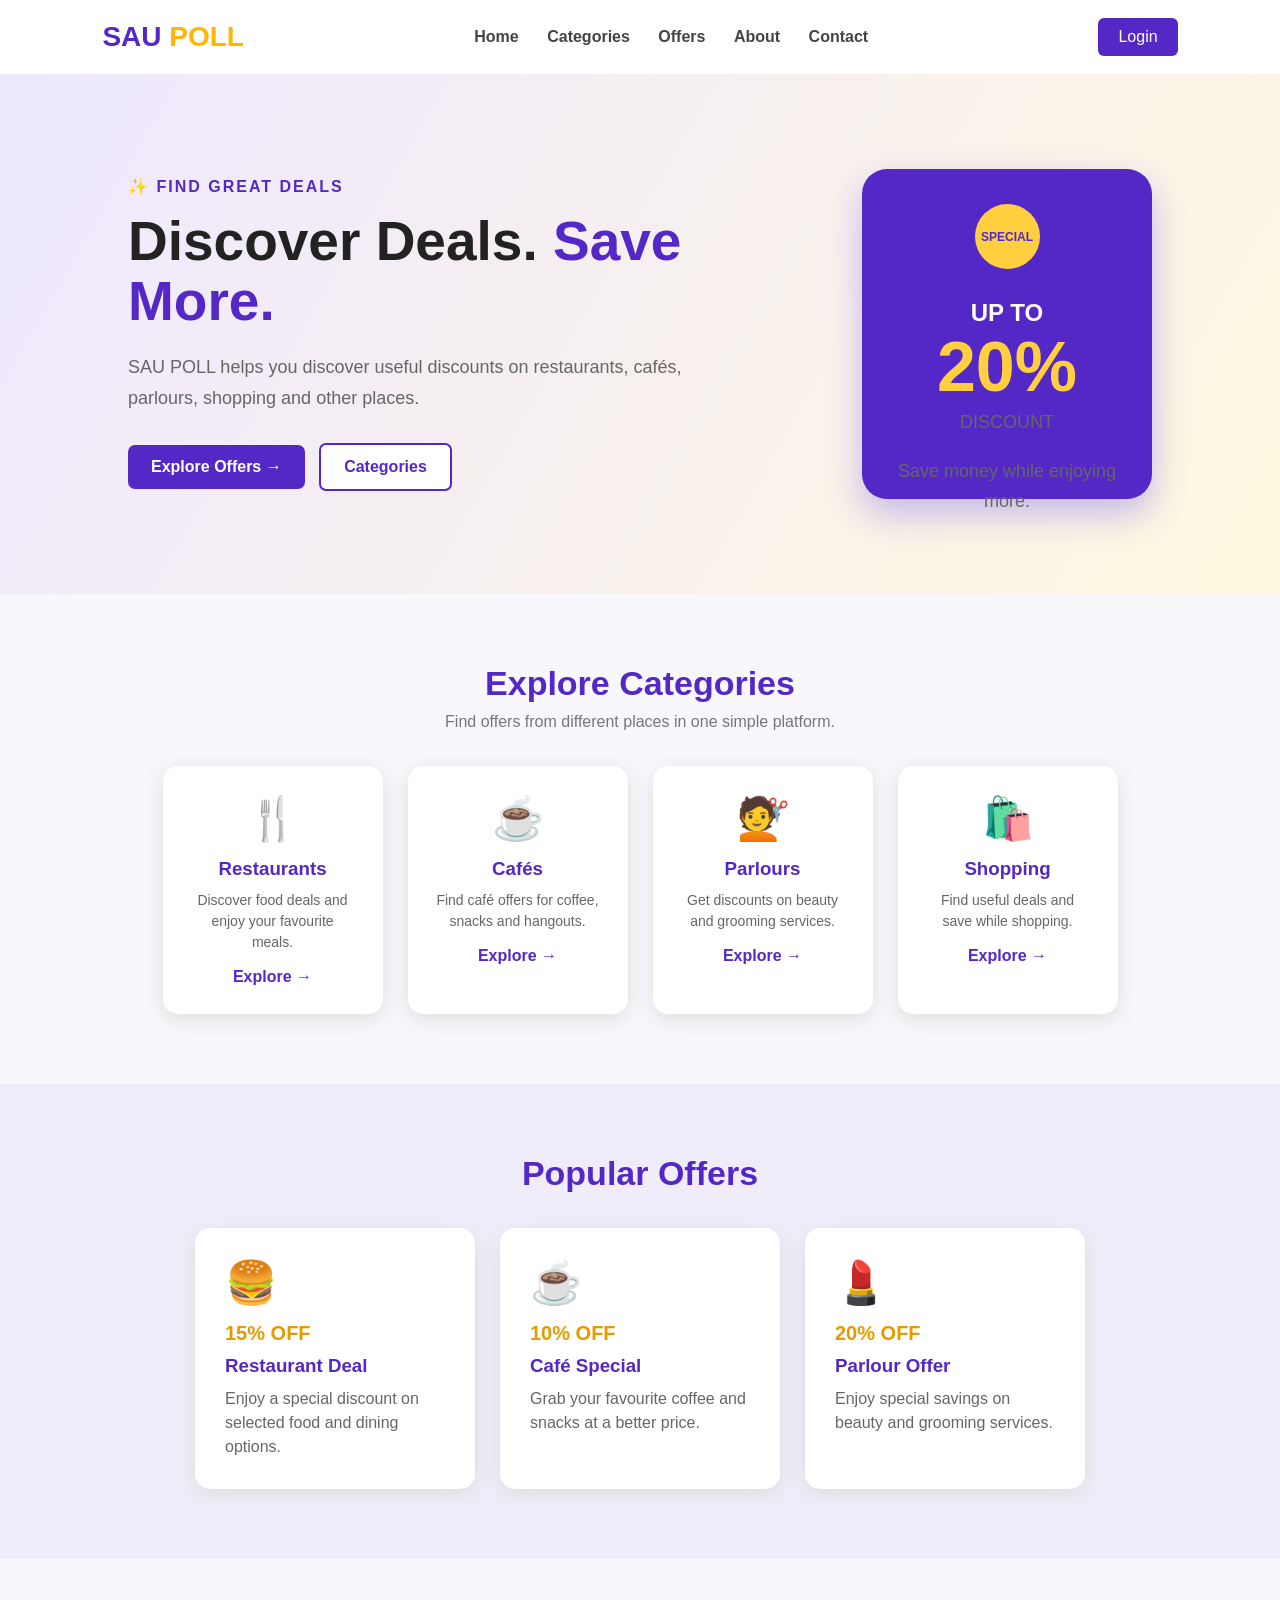
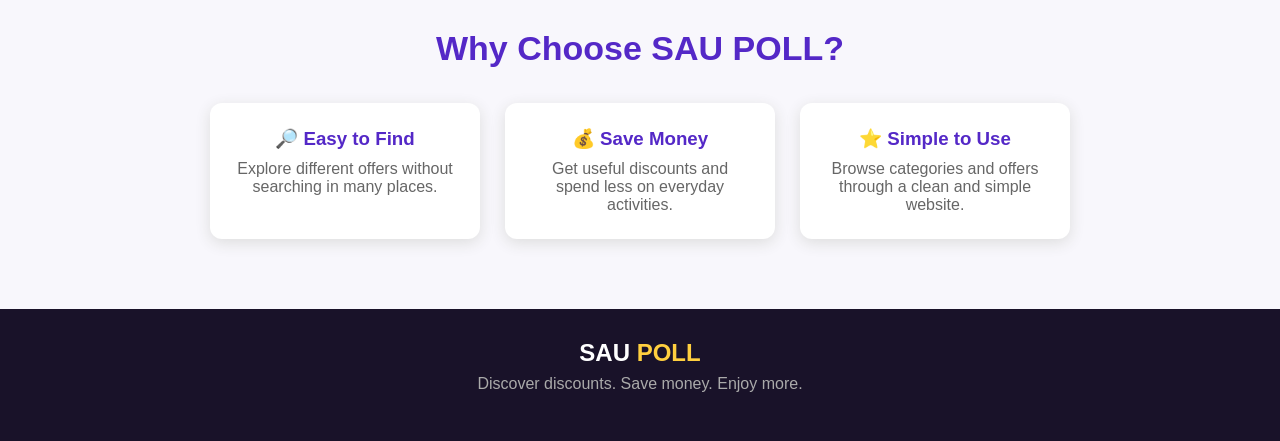
==== index.html @ 815b2aa5 "Add files via upload" ====
<!DOCTYPE html>
<html lang="en">

<head>
    <meta charset="UTF-8">
    <meta name="viewport" content="width=device-width, initial-scale=1.0">

    <title>SAU POLL</title>

    <style>

        * {
            box-sizing: border-box;
            margin: 0;
            padding: 0;
        }

        body {
            font-family: Arial, sans-serif;
            background-color: #f8f7fc;
            color: #222;
        }

        /* Navigation */

        header {
            background-color: white;
            padding: 18px 8%;
            display: flex;
            align-items: center;
            justify-content: space-between;
            box-shadow: 0 2px 10px #ddd;
        }

        .logo {
            font-size: 28px;
            font-weight: bold;
            color: #5428c7;
        }

        .logo span {
            color: #ffb703;
        }

        nav a {
            text-decoration: none;
            color: #444;
            margin: 0 12px;
            font-weight: bold;
        }

        nav a:hover {
            color: #5428c7;
        }

        .login {
            background-color: #5428c7;
            color: white;
            padding: 10px 20px;
            border-radius: 6px;
            text-decoration: none;
        }

        /* Hero */

        .hero {
            min-height: 520px;
            padding: 70px 10%;
            display: flex;
            align-items: center;
            justify-content: space-between;
            gap: 50px;
            background: linear-gradient(120deg, #eee8ff, #fff8df);
        }

        .hero-text {
            max-width: 600px;
        }

        .tag {
            color: #5428c7;
            font-weight: bold;
            letter-spacing: 2px;
            margin-bottom: 15px;
        }

        .hero h1 {
            font-size: 55px;
            line-height: 1.1;
            margin-bottom: 20px;
        }

        .hero h1 span {
            color: #5428c7;
        }

        .hero p {
            color: #666;
            font-size: 18px;
            line-height: 1.7;
        }

        .buttons {
            margin-top: 30px;
        }

        .button {
            display: inline-block;
            padding: 13px 23px;
            margin-right: 10px;
            border-radius: 7px;
            text-decoration: none;
            font-weight: bold;
        }

        .primary {
            background-color: #5428c7;
            color: white;
        }

        .secondary {
            background-color: white;
            color: #5428c7;
            border: 2px solid #5428c7;
        }

        /* Discount Card */

        .discount {
            width: 290px;
            height: 330px;
            background-color: #5428c7;
            color: white;
            border-radius: 25px;
            text-align: center;
            padding: 35px;
            box-shadow: 0 15px 35px #c5b9e8;
        }

        .discount .round {
            width: 65px;
            height: 65px;
            background-color: #ffcf3f;
            color: #5428c7;
            border-radius: 50%;
            margin: auto;
            display: flex;
            align-items: center;
            justify-content: center;
            font-weight: bold;
            font-size: 12px;
        }

        .discount h2 {
            margin-top: 30px;
        }

        .discount strong {
            font-size: 70px;
            color: #ffcf3f;
        }

        /* Categories */

        .categories {
            padding: 70px 8%;
            text-align: center;
        }

        .categories h2 {
            color: #5428c7;
            font-size: 34px;
            margin-bottom: 10px;
        }

        .categories > p {
            color: #777;
            margin-bottom: 35px;
        }

        .cards {
            display: flex;
            justify-content: center;
            gap: 25px;
            flex-wrap: wrap;
        }

        .card {
            width: 220px;
            background-color: white;
            padding: 28px;
            border-radius: 15px;
            box-shadow: 0 5px 20px #ddd;
        }

        .card:hover {
            transform: translateY(-6px);
        }

        .icon {
            font-size: 42px;
            margin-bottom: 15px;
        }

        .card h3 {
            color: #5428c7;
            margin-bottom: 10px;
        }

        .card p {
            color: #666;
            font-size: 14px;
            line-height: 1.5;
        }

        .card a {
            display: inline-block;
            margin-top: 15px;
            color: #5428c7;
            font-weight: bold;
            text-decoration: none;
        }

        /* Offers */

        .offers {
            background-color: #f0ecfa;
            padding: 70px 8%;
            text-align: center;
        }

        .offers h2 {
            color: #5428c7;
            font-size: 34px;
            margin-bottom: 35px;
        }

        .offer-boxes {
            display: flex;
            justify-content: center;
            gap: 25px;
            flex-wrap: wrap;
        }

        .offer {
            background-color: white;
            width: 280px;
            padding: 30px;
            border-radius: 15px;
            text-align: left;
            box-shadow: 0 5px 20px #ddd;
        }

        .offer h3 {
            color: #5428c7;
            margin: 10px 0;
        }

        .discount-text {
            color: #e39b00;
            font-weight: bold;
            font-size: 20px;
        }

        .offer p {
            color: #666;
            line-height: 1.5;
        }

        /* Why Section */

        .why {
            padding: 70px 8%;
            text-align: center;
        }

        .why h2 {
            color: #5428c7;
            font-size: 34px;
            margin-bottom: 35px;
        }

        .why-container {
            display: flex;
            justify-content: center;
            gap: 25px;
            flex-wrap: wrap;
        }

        .reason {
            width: 270px;
            padding: 25px;
            background-color: white;
            border-radius: 12px;
            box-shadow: 0 4px 15px #ddd;
        }

        .reason h3 {
            color: #5428c7;
            margin-bottom: 10px;
        }

        .reason p {
            color: #666;
        }

        /* Footer */

        footer {
            background-color: #191229;
            color: white;
            text-align: center;
            padding: 30px;
        }

        footer h2 {
            color: white;
            margin-bottom: 8px;
        }

        footer span {
            color: #ffcf3f;
        }

        footer p {
            color: #aaa;
        }

        /* Mobile */

        @media (max-width: 750px) {

            header {
                flex-direction: column;
                gap: 15px;
            }

            nav {
                text-align: center;
            }

            nav a {
                display: inline-block;
                margin: 5px;
            }

            .hero {
                flex-direction: column;
                text-align: center;
            }

            .hero h1 {
                font-size: 40px;
            }

            .discount {
                width: 250px;
                height: 300px;
            }

        }

    </style>
</head>


<body>

    <!-- Header -->

    <header>

        <div class="logo">
            SAU <span>POLL</span>
        </div>

        <nav>
            <a href="index.html">Home</a>
            <a href="categories.html">Categories</a>
            <a href="offers.html">Offers</a>
            <a href="about.html">About</a>
            <a href="contact.html">Contact</a>
        </nav>

        <a href="login.html" class="login">Login</a>

    </header>


    <!-- Hero Section -->

    <section class="hero">

        <div class="hero-text">

            <div class="tag">
                ✨ FIND GREAT DEALS
            </div>

            <h1>
                Discover Deals.
                <span>Save More.</span>
            </h1>

            <p>
                SAU POLL helps you discover useful discounts
                on restaurants, cafés, parlours, shopping
                and other places.
            </p>

            <div class="buttons">

                <a href="offers.html" class="button primary">
                    Explore Offers →
                </a>

                <a href="categories.html" class="button secondary">
                    Categories
                </a>

            </div>

        </div>


        <div class="discount">

            <div class="round">
                SPECIAL
            </div>

            <h2>UP TO</h2>

            <strong>20%</strong>

            <p>DISCOUNT</p>

            <br>

            <p>Save money while enjoying more.</p>

        </div>

    </section>


    <!-- Categories -->

    <section class="categories">

        <h2>Explore Categories</h2>

        <p>
            Find offers from different places in one simple platform.
        </p>


        <div class="cards">

            <div class="card">

                <div class="icon">🍴</div>

                <h3>Restaurants</h3>

                <p>
                    Discover food deals and enjoy your favourite meals.
                </p>

                <a href="categories.html">Explore →</a>

            </div>


            <div class="card">

                <div class="icon">☕</div>

                <h3>Cafés</h3>

                <p>
                    Find café offers for coffee, snacks and hangouts.
                </p>

                <a href="categories.html">Explore →</a>

            </div>


            <div class="card">

                <div class="icon">💇</div>

                <h3>Parlours</h3>

                <p>
                    Get discounts on beauty and grooming services.
                </p>

                <a href="categories.html">Explore →</a>

            </div>


            <div class="card">

                <div class="icon">🛍️</div>

                <h3>Shopping</h3>

                <p>
                    Find useful deals and save while shopping.
                </p>

                <a href="categories.html">Explore →</a>

            </div>

        </div>

    </section>


    <!-- Offers -->

    <section class="offers">

        <h2>Popular Offers</h2>

        <div class="offer-boxes">

            <div class="offer">

                <div class="icon">🍔</div>

                <div class="discount-text">
                    15% OFF
                </div>

                <h3>Restaurant Deal</h3>

                <p>
                    Enjoy a special discount on selected
                    food and dining options.
                </p>

            </div>


            <div class="offer">

                <div class="icon">☕</div>

                <div class="discount-text">
                    10% OFF
                </div>

                <h3>Café Special</h3>

                <p>
                    Grab your favourite coffee and snacks
                    at a better price.
                </p>

            </div>


            <div class="offer">

                <div class="icon">💄</div>

                <div class="discount-text">
                    20% OFF
                </div>

                <h3>Parlour Offer</h3>

                <p>
                    Enjoy special savings on beauty
                    and grooming services.
                </p>

            </div>

        </div>

    </section>


    <!-- Why SAU POLL -->

    <section class="why">

        <h2>Why Choose SAU POLL?</h2>

        <div class="why-container">

            <div class="reason">

                <h3>🔎 Easy to Find</h3>

                <p>
                    Explore different offers without
                    searching in many places.
                </p>

            </div>


            <div class="reason">

                <h3>💰 Save Money</h3>

                <p>
                    Get useful discounts and spend
                    less on everyday activities.
                </p>

            </div>


            <div class="reason">

                <h3>⭐ Simple to Use</h3>

                <p>
                    Browse categories and offers
                    through a clean and simple website.
                </p>

            </div>

        </div>

    </section>


    <!-- Footer -->

    <footer>

        <h2>
            SAU <span>POLL</span>
        </h2>

        <p>
            Discover discounts. Save money. Enjoy more.
        </p>

        <br>

        <p>
        </p>

    </footer>

</body>

</html>
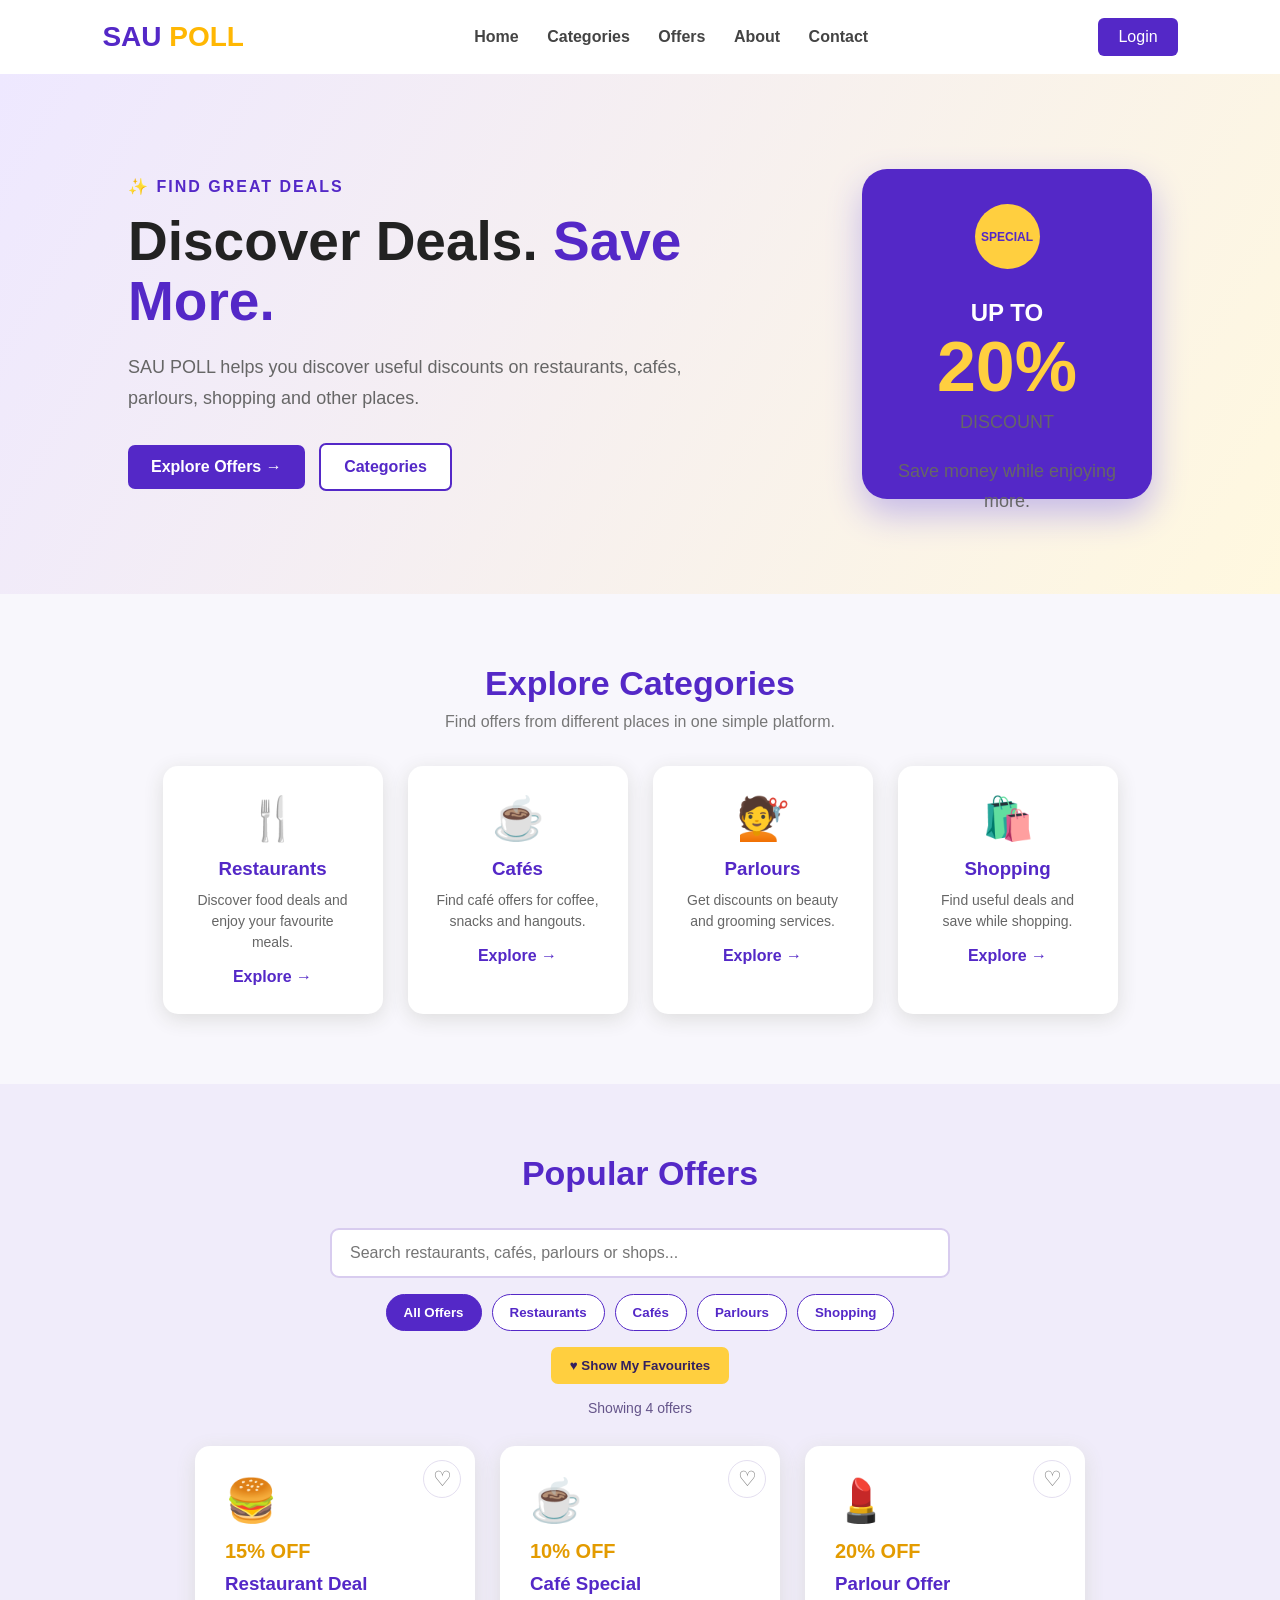
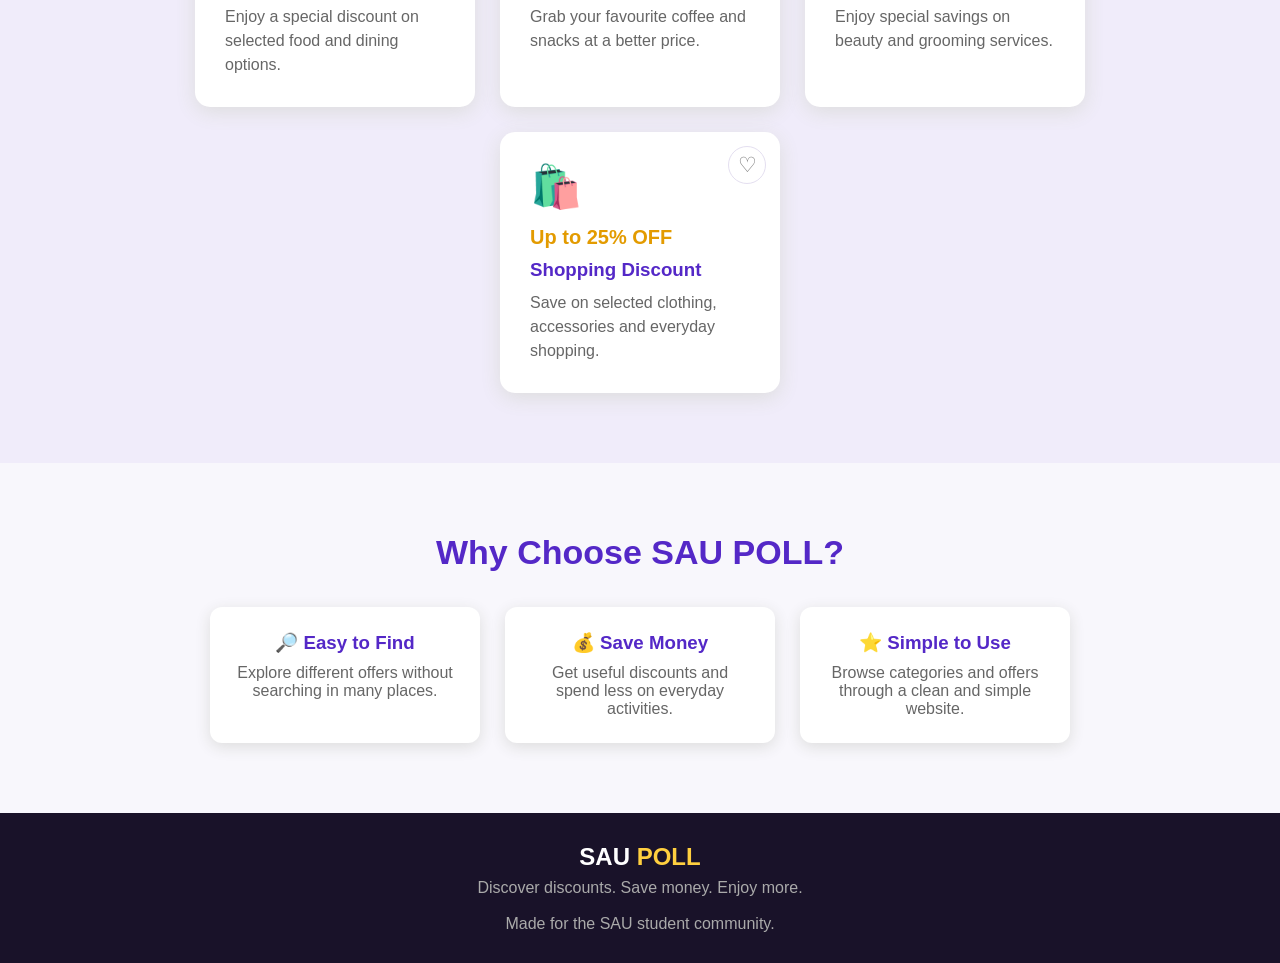
==== commit ec48b76f: "Add offer filters and favourites feature" ====
--- a/index.html
+++ b/index.html
@@ -1,659 +1,309 @@
-<!DOCTYPE html>
-<html lang="en">
-
-<head>
-    <meta charset="UTF-8">
-    <meta name="viewport" content="width=device-width, initial-scale=1.0">
-
-    <title>SAU POLL</title>
-
-    <style>
-
-        * {
-            box-sizing: border-box;
-            margin: 0;
-            padding: 0;
-        }
-
-        body {
-            font-family: Arial, sans-serif;
-            background-color: #f8f7fc;
-            color: #222;
-        }
-
-        /* Navigation */
-
-        header {
-            background-color: white;
-            padding: 18px 8%;
-            display: flex;
-            align-items: center;
-            justify-content: space-between;
-            box-shadow: 0 2px 10px #ddd;
-        }
-
-        .logo {
-            font-size: 28px;
-            font-weight: bold;
-            color: #5428c7;
-        }
-
-        .logo span {
-            color: #ffb703;
-        }
-
-        nav a {
-            text-decoration: none;
-            color: #444;
-            margin: 0 12px;
-            font-weight: bold;
-        }
-
-        nav a:hover {
-            color: #5428c7;
-        }
-
-        .login {
-            background-color: #5428c7;
-            color: white;
-            padding: 10px 20px;
-            border-radius: 6px;
-            text-decoration: none;
-        }
-
-        /* Hero */
-
-        .hero {
-            min-height: 520px;
-            padding: 70px 10%;
-            display: flex;
-            align-items: center;
-            justify-content: space-between;
-            gap: 50px;
-            background: linear-gradient(120deg, #eee8ff, #fff8df);
-        }
-
-        .hero-text {
-            max-width: 600px;
-        }
-
-        .tag {
-            color: #5428c7;
-            font-weight: bold;
-            letter-spacing: 2px;
-            margin-bottom: 15px;
-        }
-
-        .hero h1 {
-            font-size: 55px;
-            line-height: 1.1;
-            margin-bottom: 20px;
-        }
-
-        .hero h1 span {
-            color: #5428c7;
-        }
-
-        .hero p {
-            color: #666;
-            font-size: 18px;
-            line-height: 1.7;
-        }
-
-        .buttons {
-            margin-top: 30px;
-        }
-
-        .button {
-            display: inline-block;
-            padding: 13px 23px;
-            margin-right: 10px;
-            border-radius: 7px;
-            text-decoration: none;
-            font-weight: bold;
-        }
-
-        .primary {
-            background-color: #5428c7;
-            color: white;
-        }
-
-        .secondary {
-            background-color: white;
-            color: #5428c7;
-            border: 2px solid #5428c7;
-        }
-
-        /* Discount Card */
-
-        .discount {
-            width: 290px;
-            height: 330px;
-            background-color: #5428c7;
-            color: white;
-            border-radius: 25px;
-            text-align: center;
-            padding: 35px;
-            box-shadow: 0 15px 35px #c5b9e8;
-        }
-
-        .discount .round {
-            width: 65px;
-            height: 65px;
-            background-color: #ffcf3f;
-            color: #5428c7;
-            border-radius: 50%;
-            margin: auto;
-            display: flex;
-            align-items: center;
-            justify-content: center;
-            font-weight: bold;
-            font-size: 12px;
-        }
-
-        .discount h2 {
-            margin-top: 30px;
-        }
-
-        .discount strong {
-            font-size: 70px;
-            color: #ffcf3f;
-        }
-
-        /* Categories */
-
-        .categories {
-            padding: 70px 8%;
-            text-align: center;
-        }
-
-        .categories h2 {
-            color: #5428c7;
-            font-size: 34px;
-            margin-bottom: 10px;
-        }
-
-        .categories > p {
-            color: #777;
-            margin-bottom: 35px;
-        }
-
-        .cards {
-            display: flex;
-            justify-content: center;
-            gap: 25px;
-            flex-wrap: wrap;
-        }
-
-        .card {
-            width: 220px;
-            background-color: white;
-            padding: 28px;
-            border-radius: 15px;
-            box-shadow: 0 5px 20px #ddd;
-        }
-
-        .card:hover {
-            transform: translateY(-6px);
-        }
-
-        .icon {
-            font-size: 42px;
-            margin-bottom: 15px;
-        }
-
-        .card h3 {
-            color: #5428c7;
-            margin-bottom: 10px;
-        }
-
-        .card p {
-            color: #666;
-            font-size: 14px;
-            line-height: 1.5;
-        }
-
-        .card a {
-            display: inline-block;
-            margin-top: 15px;
-            color: #5428c7;
-            font-weight: bold;
-            text-decoration: none;
-        }
-
-        /* Offers */
-
-        .offers {
-            background-color: #f0ecfa;
-            padding: 70px 8%;
-            text-align: center;
-        }
-
-        .offers h2 {
-            color: #5428c7;
-            font-size: 34px;
-            margin-bottom: 35px;
-        }
-
-        .offer-boxes {
-            display: flex;
-            justify-content: center;
-            gap: 25px;
-            flex-wrap: wrap;
-        }
-
-        .offer {
-            background-color: white;
-            width: 280px;
-            padding: 30px;
-            border-radius: 15px;
-            text-align: left;
-            box-shadow: 0 5px 20px #ddd;
-        }
-
-        .offer h3 {
-            color: #5428c7;
-            margin: 10px 0;
-        }
-
-        .discount-text {
-            color: #e39b00;
-            font-weight: bold;
-            font-size: 20px;
-        }
-
-        .offer p {
-            color: #666;
-            line-height: 1.5;
-        }
-
-        /* Why Section */
-
-        .why {
-            padding: 70px 8%;
-            text-align: center;
-        }
-
-        .why h2 {
-            color: #5428c7;
-            font-size: 34px;
-            margin-bottom: 35px;
-        }
-
-        .why-container {
-            display: flex;
-            justify-content: center;
-            gap: 25px;
-            flex-wrap: wrap;
-        }
-
-        .reason {
-            width: 270px;
-            padding: 25px;
-            background-color: white;
-            border-radius: 12px;
-            box-shadow: 0 4px 15px #ddd;
-        }
-
-        .reason h3 {
-            color: #5428c7;
-            margin-bottom: 10px;
-        }
-
-        .reason p {
-            color: #666;
-        }
-
-        /* Footer */
-
-        footer {
-            background-color: #191229;
-            color: white;
-            text-align: center;
-            padding: 30px;
-        }
-
-        footer h2 {
-            color: white;
-            margin-bottom: 8px;
-        }
-
-        footer span {
-            color: #ffcf3f;
-        }
-
-        footer p {
-            color: #aaa;
-        }
-
-        /* Mobile */
-
-        @media (max-width: 750px) {
-
-            header {
-                flex-direction: column;
-                gap: 15px;
-            }
-
-            nav {
-                text-align: center;
-            }
-
-            nav a {
-                display: inline-block;
-                margin: 5px;
-            }
-
-            .hero {
-                flex-direction: column;
-                text-align: center;
-            }
-
-            .hero h1 {
-                font-size: 40px;
-            }
-
-            .discount {
-                width: 250px;
-                height: 300px;
-            }
-
-        }
-
-    </style>
-</head>
-
-
-<body>
-
-    <!-- Header -->
-
-    <header>
-
-        <div class="logo">
-            SAU <span>POLL</span>
-        </div>
-
-        <nav>
-            <a href="index.html">Home</a>
-            <a href="categories.html">Categories</a>
-            <a href="offers.html">Offers</a>
-            <a href="about.html">About</a>
-            <a href="contact.html">Contact</a>
-        </nav>
-
-        <a href="login.html" class="login">Login</a>
-
-    </header>
-
-
-    <!-- Hero Section -->
-
-    <section class="hero">
-
-        <div class="hero-text">
-
-            <div class="tag">
-                ✨ FIND GREAT DEALS
-            </div>
-
-            <h1>
-                Discover Deals.
-                <span>Save More.</span>
-            </h1>
-
-            <p>
-                SAU POLL helps you discover useful discounts
-                on restaurants, cafés, parlours, shopping
-                and other places.
-            </p>
-
-            <div class="buttons">
-
-                <a href="offers.html" class="button primary">
-                    Explore Offers →
-                </a>
-
-                <a href="categories.html" class="button secondary">
-                    Categories
-                </a>
-
-            </div>
-
-        </div>
-
-
-        <div class="discount">
-
-            <div class="round">
-                SPECIAL
-            </div>
-
-            <h2>UP TO</h2>
-
-            <strong>20%</strong>
-
-            <p>DISCOUNT</p>
-
-            <br>
-
-            <p>Save money while enjoying more.</p>
-
-        </div>
-
-    </section>
-
-
-    <!-- Categories -->
-
-    <section class="categories">
-
-        <h2>Explore Categories</h2>
-
-        <p>
-            Find offers from different places in one simple platform.
-        </p>
-
-
-        <div class="cards">
-
-            <div class="card">
-
-                <div class="icon">🍴</div>
-
-                <h3>Restaurants</h3>
-
-                <p>
-                    Discover food deals and enjoy your favourite meals.
-                </p>
-
-                <a href="categories.html">Explore →</a>
-
-            </div>
-
-
-            <div class="card">
-
-                <div class="icon">☕</div>
-
-                <h3>Cafés</h3>
-
-                <p>
-                    Find café offers for coffee, snacks and hangouts.
-                </p>
-
-                <a href="categories.html">Explore →</a>
-
-            </div>
-
-
-            <div class="card">
-
-                <div class="icon">💇</div>
-
-                <h3>Parlours</h3>
-
-                <p>
-                    Get discounts on beauty and grooming services.
-                </p>
-
-                <a href="categories.html">Explore →</a>
-
-            </div>
-
-
-            <div class="card">
-
-                <div class="icon">🛍️</div>
-
-                <h3>Shopping</h3>
-
-                <p>
-                    Find useful deals and save while shopping.
-                </p>
-
-                <a href="categories.html">Explore →</a>
-
-            </div>
-
-        </div>
-
-    </section>
-
-
-    <!-- Offers -->
-
-    <section class="offers">
-
-        <h2>Popular Offers</h2>
-
-        <div class="offer-boxes">
-
-            <div class="offer">
-
-                <div class="icon">🍔</div>
-
-                <div class="discount-text">
-                    15% OFF
-                </div>
-
-                <h3>Restaurant Deal</h3>
-
-                <p>
-                    Enjoy a special discount on selected
-                    food and dining options.
-                </p>
-
-            </div>
-
-
-            <div class="offer">
-
-                <div class="icon">☕</div>
-
-                <div class="discount-text">
-                    10% OFF
-                </div>
-
-                <h3>Café Special</h3>
-
-                <p>
-                    Grab your favourite coffee and snacks
-                    at a better price.
-                </p>
-
-            </div>
-
-
-            <div class="offer">
-
-                <div class="icon">💄</div>
-
-                <div class="discount-text">
-                    20% OFF
-                </div>
-
-                <h3>Parlour Offer</h3>
-
-                <p>
-                    Enjoy special savings on beauty
-                    and grooming services.
-                </p>
-
-            </div>
-
-        </div>
-
-    </section>
-
-
-    <!-- Why SAU POLL -->
-
-    <section class="why">
-
-        <h2>Why Choose SAU POLL?</h2>
-
-        <div class="why-container">
-
-            <div class="reason">
-
-                <h3>🔎 Easy to Find</h3>
-
-                <p>
-                    Explore different offers without
-                    searching in many places.
-                </p>
-
-            </div>
-
-
-            <div class="reason">
-
-                <h3>💰 Save Money</h3>
-
-                <p>
-                    Get useful discounts and spend
-                    less on everyday activities.
-                </p>
-
-            </div>
-
-
-            <div class="reason">
-
-                <h3>⭐ Simple to Use</h3>
-
-                <p>
-                    Browse categories and offers
-                    through a clean and simple website.
-                </p>
-
-            </div>
-
-        </div>
-
-    </section>
-
-
-    <!-- Footer -->
-
-    <footer>
-
-        <h2>
-            SAU <span>POLL</span>
-        </h2>
-
-        <p>
-            Discover discounts. Save money. Enjoy more.
-        </p>
-
-        <br>
-
-        <p>
-        </p>
-
-    </footer>
-
-</body>
-
-</html>
+<!DOCTYPE html>
+<html lang="en">
+
+<head>
+    <meta charset="UTF-8">
+    <meta name="viewport" content="width=device-width, initial-scale=1.0">
+
+    <title>SAU POLL</title>
+
+    <link rel="stylesheet" href="style.css">
+</head>
+
+
+<body>
+
+    <!-- Header -->
+
+    <header>
+
+        <div class="logo">
+            SAU <span>POLL</span>
+        </div>
+
+        <nav>
+            <a href="index.html">Home</a>
+            <a href="categories.html">Categories</a>
+            <a href="offers.html">Offers</a>
+            <a href="about.html">About</a>
+            <a href="contact.html">Contact</a>
+        </nav>
+
+        <a href="login.html" class="login">Login</a>
+
+    </header>
+
+
+    <!-- Hero Section -->
+
+    <section class="hero">
+
+        <div class="hero-text">
+
+            <div class="tag">
+                ✨ FIND GREAT DEALS
+            </div>
+
+            <h1>
+                Discover Deals.
+                <span>Save More.</span>
+            </h1>
+
+            <p>
+                SAU POLL helps you discover useful discounts
+                on restaurants, cafés, parlours, shopping
+                and other places.
+            </p>
+
+            <div class="buttons">
+
+                <a href="offers.html" class="button primary">
+                    Explore Offers →
+                </a>
+
+                <a href="categories.html" class="button secondary">
+                    Categories
+                </a>
+
+            </div>
+
+        </div>
+
+
+        <div class="discount">
+
+            <div class="round">
+                SPECIAL
+            </div>
+
+            <h2>UP TO</h2>
+
+            <strong>20%</strong>
+
+            <p>DISCOUNT</p>
+
+            <br>
+
+            <p>Save money while enjoying more.</p>
+
+        </div>
+
+    </section>
+
+
+    <!-- Categories -->
+
+    <section class="categories">
+
+        <h2>Explore Categories</h2>
+
+        <p>
+            Find offers from different places in one simple platform.
+        </p>
+
+
+        <div class="cards">
+
+            <div class="card">
+
+                <div class="icon">🍴</div>
+
+                <h3>Restaurants</h3>
+
+                <p>
+                    Discover food deals and enjoy your favourite meals.
+                </p>
+
+                <a href="categories.html">Explore →</a>
+
+            </div>
+
+
+            <div class="card">
+
+                <div class="icon">☕</div>
+
+                <h3>Cafés</h3>
+
+                <p>
+                    Find café offers for coffee, snacks and hangouts.
+                </p>
+
+                <a href="categories.html">Explore →</a>
+
+            </div>
+
+
+            <div class="card">
+
+                <div class="icon">💇</div>
+
+                <h3>Parlours</h3>
+
+                <p>
+                    Get discounts on beauty and grooming services.
+                </p>
+
+                <a href="categories.html">Explore →</a>
+
+            </div>
+
+
+            <div class="card">
+
+                <div class="icon">🛍️</div>
+
+                <h3>Shopping</h3>
+
+                <p>
+                    Find useful deals and save while shopping.
+                </p>
+
+                <a href="categories.html">Explore →</a>
+
+            </div>
+
+        </div>
+
+    </section>
+
+
+    <!-- Offers -->
+
+    <section class="offers">
+
+        <h2>Popular Offers</h2>
+
+        <div class="offer-tools">
+            <input
+                type="search"
+                id="offerSearch"
+                class="offer-search"
+                placeholder="Search restaurants, cafés, parlours or shops..."
+                aria-label="Search offers"
+            >
+
+            <div class="filter-buttons" aria-label="Filter offers by category">
+                <button class="filter-btn active" type="button" data-filter="all">All Offers</button>
+                <button class="filter-btn" type="button" data-filter="restaurant">Restaurants</button>
+                <button class="filter-btn" type="button" data-filter="cafe">Cafés</button>
+                <button class="filter-btn" type="button" data-filter="parlour">Parlours</button>
+                <button class="filter-btn" type="button" data-filter="shopping">Shopping</button>
+            </div>
+
+            <button class="favourites-toggle" id="showFavourites" type="button" aria-pressed="false">
+                ♥ Show My Favourites
+            </button>
+            <p class="offer-count" id="offerCount" aria-live="polite">Showing all offers</p>
+        </div>
+
+        <div class="offer-boxes" id="offerList">
+
+            <div class="offer" data-category="restaurant">
+                <button class="offer-favourite" type="button" aria-label="Add Restaurant Deal to favourites" aria-pressed="false">♡</button>
+                <div class="icon">🍔</div>
+                <div class="discount-text">15% OFF</div>
+                <h3>Restaurant Deal</h3>
+                <p>Enjoy a special discount on selected food and dining options.</p>
+            </div>
+
+            <div class="offer" data-category="cafe">
+                <button class="offer-favourite" type="button" aria-label="Add Café Special to favourites" aria-pressed="false">♡</button>
+                <div class="icon">☕</div>
+                <div class="discount-text">10% OFF</div>
+                <h3>Café Special</h3>
+                <p>Grab your favourite coffee and snacks at a better price.</p>
+            </div>
+
+            <div class="offer" data-category="parlour">
+                <button class="offer-favourite" type="button" aria-label="Add Parlour Offer to favourites" aria-pressed="false">♡</button>
+                <div class="icon">💄</div>
+                <div class="discount-text">20% OFF</div>
+                <h3>Parlour Offer</h3>
+                <p>Enjoy special savings on beauty and grooming services.</p>
+            </div>
+
+            <div class="offer" data-category="shopping">
+                <button class="offer-favourite" type="button" aria-label="Add Shopping Discount to favourites" aria-pressed="false">♡</button>
+                <div class="icon">🛍️</div>
+                <div class="discount-text">Up to 25% OFF</div>
+                <h3>Shopping Discount</h3>
+                <p>Save on selected clothing, accessories and everyday shopping.</p>
+            </div>
+
+            <p class="offer-empty" id="noOffers">No offers found. Try another search or category.</p>
+        </div>
+
+    </section>
+
+
+    <!-- Why SAU POLL -->
+
+    <section class="why">
+
+        <h2>Why Choose SAU POLL?</h2>
+
+        <div class="why-container">
+
+            <div class="reason">
+
+                <h3>🔎 Easy to Find</h3>
+
+                <p>
+                    Explore different offers without
+                    searching in many places.
+                </p>
+
+            </div>
+
+
+            <div class="reason">
+
+                <h3>💰 Save Money</h3>
+
+                <p>
+                    Get useful discounts and spend
+                    less on everyday activities.
+                </p>
+
+            </div>
+
+
+            <div class="reason">
+
+                <h3>⭐ Simple to Use</h3>
+
+                <p>
+                    Browse categories and offers
+                    through a clean and simple website.
+                </p>
+
+            </div>
+
+        </div>
+
+    </section>
+
+
+    <!-- Footer -->
+
+    <footer>
+
+        <h2>
+            SAU <span>POLL</span>
+        </h2>
+
+        <p>
+            Discover discounts. Save money. Enjoy more.
+        </p>
+
+        <br>
+
+        <p>Made for the SAU student community.</p>
+
+    </footer>
+
+    <script src="script.js"></script>
+</body>
+
+</html>
--- a/style.css
+++ b/style.css
@@ -0,0 +1,471 @@
+* {
+            box-sizing: border-box;
+            margin: 0;
+            padding: 0;
+        }
+
+        body {
+            font-family: Arial, sans-serif;
+            background-color: #f8f7fc;
+            color: #222;
+        }
+
+        /* Navigation */
+
+        header {
+            background-color: white;
+            padding: 18px 8%;
+            display: flex;
+            align-items: center;
+            justify-content: space-between;
+            box-shadow: 0 2px 10px #ddd;
+        }
+
+        .logo {
+            font-size: 28px;
+            font-weight: bold;
+            color: #5428c7;
+        }
+
+        .logo span {
+            color: #ffb703;
+        }
+
+        nav a {
+            text-decoration: none;
+            color: #444;
+            margin: 0 12px;
+            font-weight: bold;
+        }
+
+        nav a:hover {
+            color: #5428c7;
+        }
+
+        .login {
+            background-color: #5428c7;
+            color: white;
+            padding: 10px 20px;
+            border-radius: 6px;
+            text-decoration: none;
+        }
+
+        /* Hero */
+
+        .hero {
+            min-height: 520px;
+            padding: 70px 10%;
+            display: flex;
+            align-items: center;
+            justify-content: space-between;
+            gap: 50px;
+            background: linear-gradient(120deg, #eee8ff, #fff8df);
+        }
+
+        .hero-text {
+            max-width: 600px;
+        }
+
+        .tag {
+            color: #5428c7;
+            font-weight: bold;
+            letter-spacing: 2px;
+            margin-bottom: 15px;
+        }
+
+        .hero h1 {
+            font-size: 55px;
+            line-height: 1.1;
+            margin-bottom: 20px;
+        }
+
+        .hero h1 span {
+            color: #5428c7;
+        }
+
+        .hero p {
+            color: #666;
+            font-size: 18px;
+            line-height: 1.7;
+        }
+
+        .buttons {
+            margin-top: 30px;
+        }
+
+        .button {
+            display: inline-block;
+            padding: 13px 23px;
+            margin-right: 10px;
+            border-radius: 7px;
+            text-decoration: none;
+            font-weight: bold;
+        }
+
+        .primary {
+            background-color: #5428c7;
+            color: white;
+        }
+
+        .secondary {
+            background-color: white;
+            color: #5428c7;
+            border: 2px solid #5428c7;
+        }
+
+        /* Discount Card */
+
+        .discount {
+            width: 290px;
+            height: 330px;
+            background-color: #5428c7;
+            color: white;
+            border-radius: 25px;
+            text-align: center;
+            padding: 35px;
+            box-shadow: 0 15px 35px #c5b9e8;
+        }
+
+        .discount .round {
+            width: 65px;
+            height: 65px;
+            background-color: #ffcf3f;
+            color: #5428c7;
+            border-radius: 50%;
+            margin: auto;
+            display: flex;
+            align-items: center;
+            justify-content: center;
+            font-weight: bold;
+            font-size: 12px;
+        }
+
+        .discount h2 {
+            margin-top: 30px;
+        }
+
+        .discount strong {
+            font-size: 70px;
+            color: #ffcf3f;
+        }
+
+        /* Categories */
+
+        .categories {
+            padding: 70px 8%;
+            text-align: center;
+        }
+
+        .categories h2 {
+            color: #5428c7;
+            font-size: 34px;
+            margin-bottom: 10px;
+        }
+
+        .categories > p {
+            color: #777;
+            margin-bottom: 35px;
+        }
+
+        .cards {
+            display: flex;
+            justify-content: center;
+            gap: 25px;
+            flex-wrap: wrap;
+        }
+
+        .card {
+            width: 220px;
+            background-color: white;
+            padding: 28px;
+            border-radius: 15px;
+            box-shadow: 0 5px 20px #ddd;
+        }
+
+        .card:hover {
+            transform: translateY(-6px);
+        }
+
+        .icon {
+            font-size: 42px;
+            margin-bottom: 15px;
+        }
+
+        .card h3 {
+            color: #5428c7;
+            margin-bottom: 10px;
+        }
+
+        .card p {
+            color: #666;
+            font-size: 14px;
+            line-height: 1.5;
+        }
+
+        .card a {
+            display: inline-block;
+            margin-top: 15px;
+            color: #5428c7;
+            font-weight: bold;
+            text-decoration: none;
+        }
+
+        /* Offers */
+
+        .offers {
+            background-color: #f0ecfa;
+            padding: 70px 8%;
+            text-align: center;
+        }
+
+        .offers h2 {
+            color: #5428c7;
+            font-size: 34px;
+            margin-bottom: 35px;
+        }
+
+        .offer-boxes {
+            display: flex;
+            justify-content: center;
+            gap: 25px;
+            flex-wrap: wrap;
+        }
+
+        .offer {
+            background-color: white;
+            width: 280px;
+            padding: 30px;
+            border-radius: 15px;
+            text-align: left;
+            box-shadow: 0 5px 20px #ddd;
+        }
+
+        .offer h3 {
+            color: #5428c7;
+            margin: 10px 0;
+        }
+
+        .discount-text {
+            color: #e39b00;
+            font-weight: bold;
+            font-size: 20px;
+        }
+
+        .offer p {
+            color: #666;
+            line-height: 1.5;
+        }
+
+        /* Why Section */
+
+        .why {
+            padding: 70px 8%;
+            text-align: center;
+        }
+
+        .why h2 {
+            color: #5428c7;
+            font-size: 34px;
+            margin-bottom: 35px;
+        }
+
+        .why-container {
+            display: flex;
+            justify-content: center;
+            gap: 25px;
+            flex-wrap: wrap;
+        }
+
+        .reason {
+            width: 270px;
+            padding: 25px;
+            background-color: white;
+            border-radius: 12px;
+            box-shadow: 0 4px 15px #ddd;
+        }
+
+        .reason h3 {
+            color: #5428c7;
+            margin-bottom: 10px;
+        }
+
+        .reason p {
+            color: #666;
+        }
+
+        /* Footer */
+
+        footer {
+            background-color: #191229;
+            color: white;
+            text-align: center;
+            padding: 30px;
+        }
+
+        footer h2 {
+            color: white;
+            margin-bottom: 8px;
+        }
+
+        footer span {
+            color: #ffcf3f;
+        }
+
+        footer p {
+            color: #aaa;
+        }
+
+        /* Mobile */
+
+        @media (max-width: 750px) {
+
+            header {
+                flex-direction: column;
+                gap: 15px;
+            }
+
+            nav {
+                text-align: center;
+            }
+
+            nav a {
+                display: inline-block;
+                margin: 5px;
+            }
+
+            .hero {
+                flex-direction: column;
+                text-align: center;
+            }
+
+            .hero h1 {
+                font-size: 40px;
+            }
+
+            .discount {
+                width: 250px;
+                height: 300px;
+            }
+
+        }
+
+/* Task-6 features: offer search, category filters and favourites */
+
+.offer-tools {
+    max-width: 950px;
+    margin: 0 auto 30px;
+    display: flex;
+    flex-direction: column;
+    align-items: center;
+    gap: 16px;
+}
+
+.offer-search {
+    width: min(100%, 620px);
+    padding: 14px 18px;
+    border: 2px solid #d8ccef;
+    border-radius: 9px;
+    font-size: 16px;
+    outline: none;
+    background: #fff;
+}
+
+.offer-search:focus {
+    border-color: #5428c7;
+    box-shadow: 0 0 0 3px #5428c722;
+}
+
+.filter-buttons {
+    display: flex;
+    justify-content: center;
+    flex-wrap: wrap;
+    gap: 10px;
+}
+
+.filter-btn {
+    border: 1px solid #5428c7;
+    background: white;
+    color: #5428c7;
+    padding: 10px 17px;
+    border-radius: 22px;
+    font-weight: bold;
+    cursor: pointer;
+}
+
+.filter-btn:hover,
+.filter-btn.active {
+    background: #5428c7;
+    color: white;
+}
+
+.favourites-toggle {
+    border: 0;
+    background: #ffcf3f;
+    color: #33205f;
+    padding: 11px 19px;
+    border-radius: 7px;
+    font-weight: bold;
+    cursor: pointer;
+}
+
+.favourites-toggle:hover {
+    background: #f4bd18;
+}
+
+.offer {
+    position: relative;
+}
+
+.offer-favourite {
+    position: absolute;
+    top: 14px;
+    right: 14px;
+    border: 1px solid #e4dff0;
+    background: #fff;
+    color: #777;
+    border-radius: 50%;
+    width: 38px;
+    height: 38px;
+    font-size: 21px;
+    cursor: pointer;
+}
+
+.offer-favourite.saved {
+    color: #e53965;
+    border-color: #e53965;
+    background: #fff0f4;
+}
+
+.offer[hidden] {
+    display: none !important;
+}
+
+.offer-empty {
+    display: none;
+    width: 100%;
+    padding: 25px;
+    color: #666;
+    text-align: center;
+    background: white;
+    border-radius: 12px;
+}
+
+.offer-empty.show {
+    display: block;
+}
+
+.offer-count {
+    color: #65558a;
+    font-size: 14px;
+}
+
+@media (max-width: 750px) {
+    .offer-tools {
+        padding: 0 5px;
+    }
+
+    .filter-btn {
+        padding: 9px 13px;
+        font-size: 13px;
+    }
+}
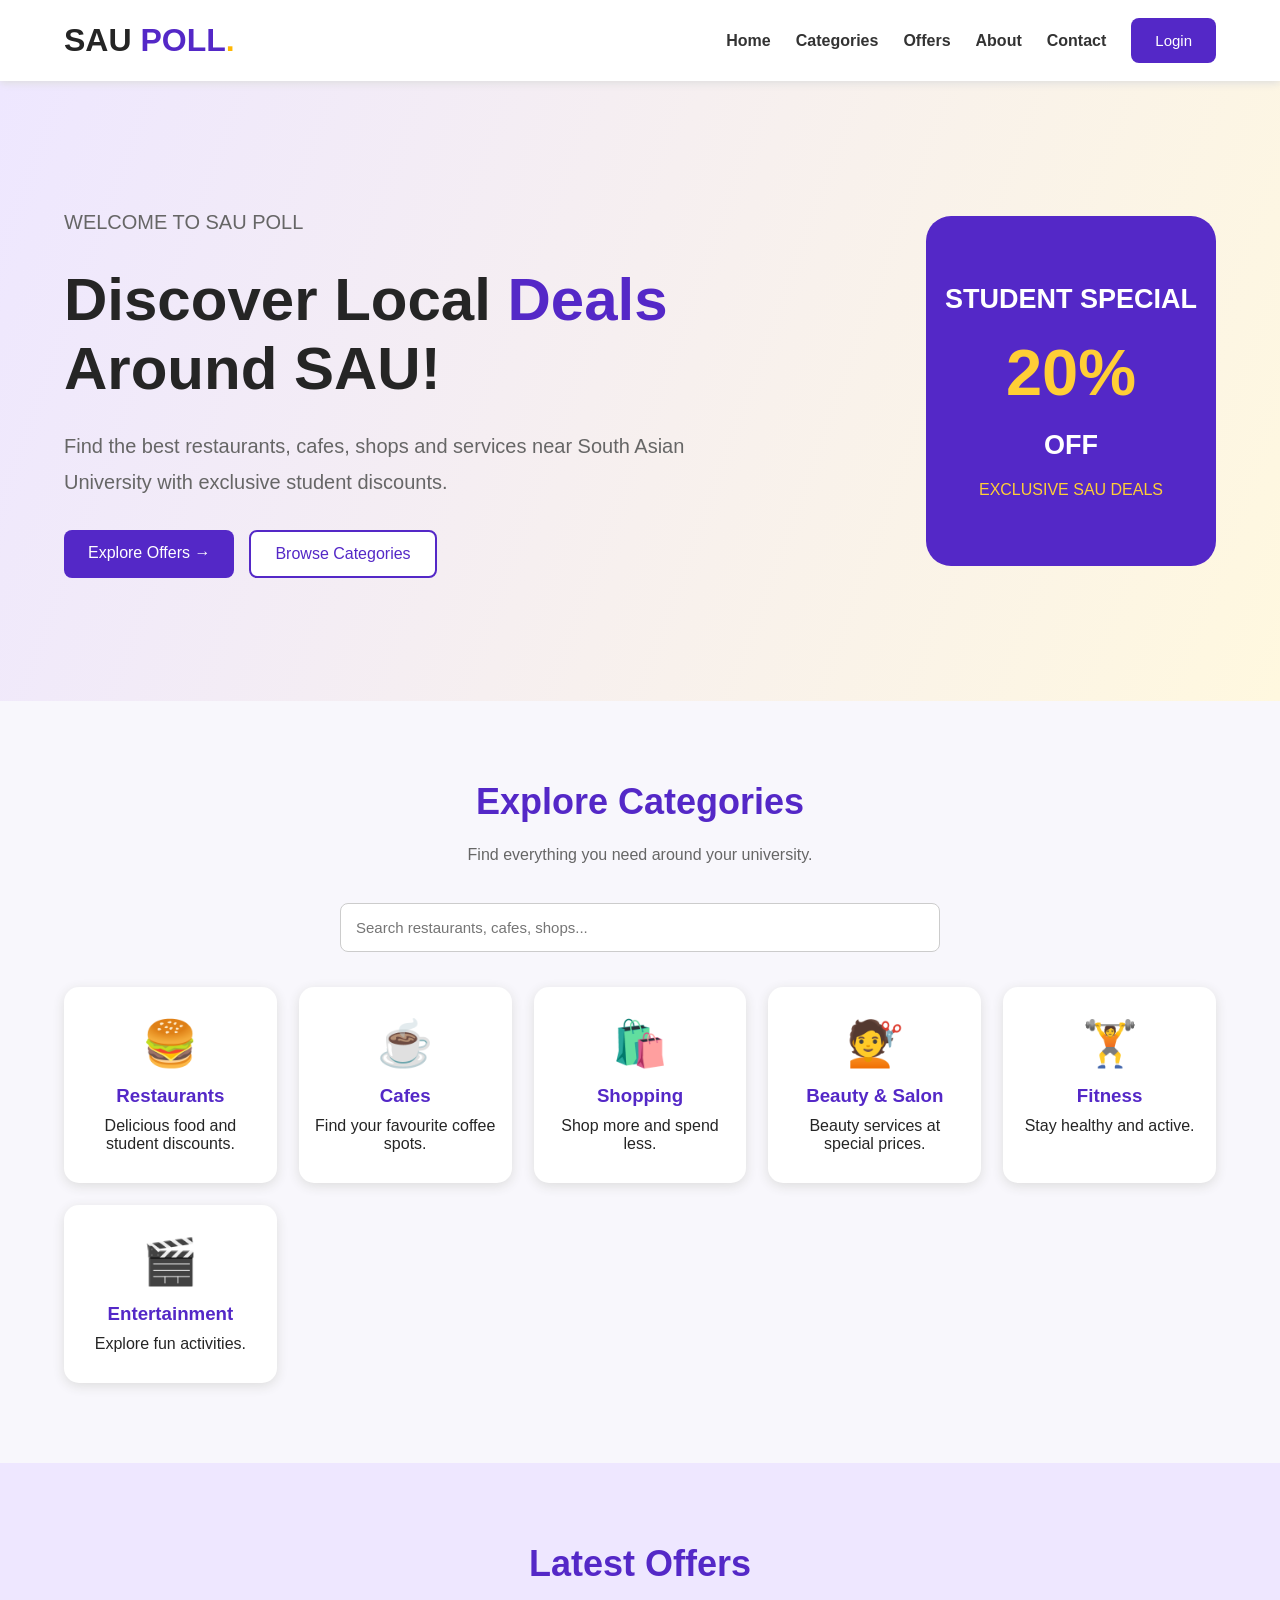
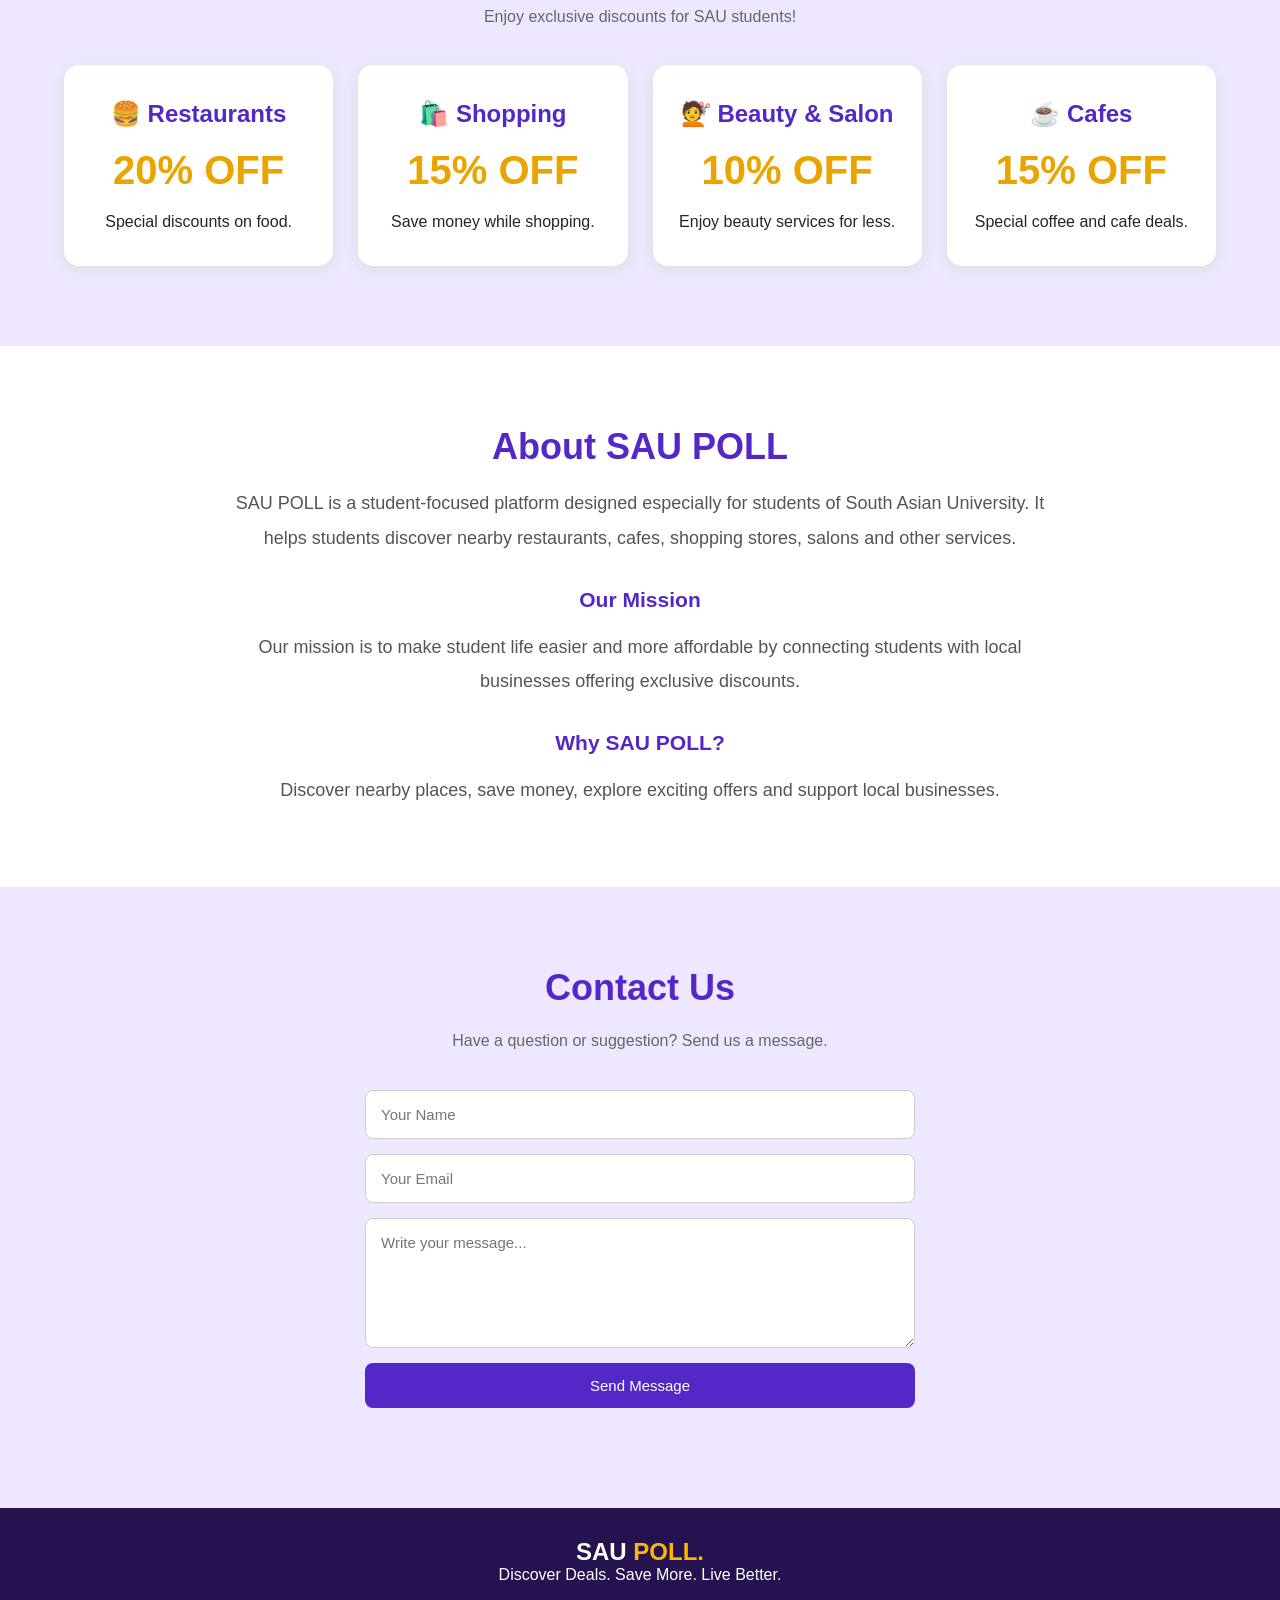
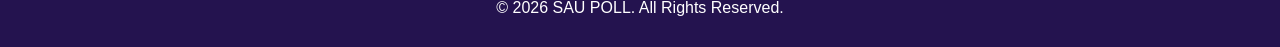
==== commit c55cce80: "Update SAU POOL website and folder structure" ====
--- a/index.html
+++ b/index.html
@@ -1,309 +1,792 @@
+
 <!DOCTYPE html>
 <html lang="en">
-
 <head>
-    <meta charset="UTF-8">
-    <meta name="viewport" content="width=device-width, initial-scale=1.0">
-
-    <title>SAU POLL</title>
-
-    <link rel="stylesheet" href="style.css">
+<meta charset="UTF-8">
+<meta name="viewport" content="width=device-width, initial-scale=1.0">
+<title>SAU POLL</title>
+
+<style>
+* {
+    margin: 0;
+    padding: 0;
+    box-sizing: border-box;
+    scroll-behavior: smooth;
+}
+
+body {
+    font-family: Arial, sans-serif;
+    background: #f8f7fc;
+    color: #252525;
+}
+
+header {
+    background: white;
+    padding: 18px 5%;
+    display: flex;
+    justify-content: space-between;
+    align-items: center;
+    position: sticky;
+    top: 0;
+    z-index: 100;
+    box-shadow: 0 2px 8px #ddd;
+    flex-wrap: wrap;
+    gap: 15px;
+}
+
+.logo {
+    font-size: 32px;
+    font-weight: bold;
+}
+
+.logo span {
+    color: #5428c7;
+}
+
+.logo b {
+    color: #ffb703;
+}
+
+nav {
+    display: flex;
+    gap: 25px;
+    align-items: center;
+    flex-wrap: wrap;
+}
+
+nav a {
+    text-decoration: none;
+    color: #333;
+    font-weight: bold;
+}
+
+nav a:hover {
+    color: #5428c7;
+}
+
+button {
+    cursor: pointer;
+    font-size: 15px;
+    border: none;
+}
+
+.primary, .login-btn {
+    background: #5428c7;
+    color: white;
+    padding: 14px 24px;
+    border-radius: 8px;
+    display: inline-block;
+    text-decoration: none;
+}
+
+.primary:hover, .login-btn:hover {
+    background: #3e1c9c;
+}
+
+.secondary {
+    background: white;
+    color: #5428c7;
+    border: 2px solid #5428c7;
+    padding: 13px 24px;
+    border-radius: 8px;
+    text-decoration: none;
+    display: inline-block;
+}
+
+section {
+    padding: 80px 5%;
+    text-align: center;
+    scroll-margin-top: 85px;
+}
+
+.section-title {
+    color: #5428c7;
+    font-size: 36px;
+    margin-bottom: 18px;
+}
+
+.section-description {
+    color: #666;
+    margin-bottom: 35px;
+    line-height: 1.7;
+}
+
+/* HOME */
+
+#home {
+    min-height: 620px;
+    padding: 100px 5%;
+    display: flex;
+    justify-content: space-between;
+    align-items: center;
+    gap: 40px;
+    background: linear-gradient(110deg, #eee7ff, #fff8df);
+    text-align: left;
+}
+
+.hero-text {
+    max-width: 700px;
+}
+
+.hero-text h1 {
+    font-size: 60px;
+    margin: 25px 0;
+    line-height: 1.15;
+}
+
+.hero-text h1 span {
+    color: #5428c7;
+}
+
+.hero-text p {
+    font-size: 20px;
+    line-height: 1.8;
+    color: #666;
+}
+
+.hero-buttons {
+    display: flex;
+    gap: 15px;
+    margin-top: 30px;
+    flex-wrap: wrap;
+}
+
+.discount {
+    background: #5428c7;
+    color: white;
+    width: 290px;
+    min-width: 250px;
+    height: 350px;
+    border-radius: 25px;
+    display: flex;
+    flex-direction: column;
+    justify-content: center;
+    align-items: center;
+    gap: 20px;
+}
+
+.discount h2 {
+    color: #ffce36;
+    font-size: 65px;
+}
+
+.discount h3 {
+    font-size: 27px;
+}
+
+.discount p {
+    color: #ffce36;
+}
+
+/* SEARCH */
+
+.search-box {
+    max-width: 600px;
+    margin: 25px auto;
+    display: flex;
+    gap: 10px;
+}
+
+.search-box input {
+    flex: 1;
+    min-width: 0;
+    padding: 15px;
+    border: 1px solid #ccc;
+    border-radius: 8px;
+    font-size: 15px;
+}
+
+/* CATEGORIES */
+
+.categories {
+    display: grid;
+    grid-template-columns: repeat(auto-fit, minmax(200px, 1fr));
+    gap: 22px;
+    margin-top: 35px;
+}
+
+.category-card {
+    background: white;
+    padding: 30px 15px;
+    border-radius: 15px;
+    box-shadow: 0 3px 12px #ddd;
+    cursor: pointer;
+    transition: 0.3s;
+}
+
+.category-card:hover {
+    transform: translateY(-6px);
+}
+
+.category-card .emoji {
+    font-size: 45px;
+    margin-bottom: 15px;
+}
+
+.category-card h3 {
+    color: #5428c7;
+    margin-bottom: 10px;
+}
+
+/* OFFERS */
+
+#offers {
+    background: #eee7ff;
+}
+
+.offer-container {
+    display: grid;
+    grid-template-columns: repeat(auto-fit, minmax(220px, 1fr));
+    gap: 25px;
+    margin-top: 35px;
+}
+
+.offer-card {
+    background: white;
+    padding: 35px 20px;
+    border-radius: 15px;
+    box-shadow: 0 4px 15px #ddd;
+}
+
+.offer-card h2 {
+    color: #5428c7;
+}
+
+.offer-card h1 {
+    font-size: 40px;
+    color: #e9a400;
+    margin: 20px 0;
+}
+
+/* ABOUT */
+
+#about {
+    background: white;
+}
+
+.about-content {
+    max-width: 850px;
+    margin: auto;
+    line-height: 1.9;
+    color: #555;
+    font-size: 18px;
+}
+
+.about-content h3 {
+    color: #5428c7;
+    margin: 25px 0 10px;
+}
+
+/* CONTACT */
+
+#contact {
+    background: #eee7ff;
+}
+
+.contact-form {
+    max-width: 550px;
+    margin: auto;
+    display: flex;
+    flex-direction: column;
+    gap: 15px;
+}
+
+.contact-form input,
+.contact-form textarea,
+.login-form input {
+    width: 100%;
+    padding: 15px;
+    border: 1px solid #ccc;
+    border-radius: 8px;
+    font-size: 15px;
+    font-family: Arial, sans-serif;
+}
+
+.contact-form textarea {
+    height: 130px;
+    resize: vertical;
+}
+
+/* LOGIN POPUP */
+
+.modal {
+    display: none;
+    position: fixed;
+    inset: 0;
+    background: rgba(0,0,0,0.6);
+    z-index: 200;
+    justify-content: center;
+    align-items: center;
+    padding: 20px;
+}
+
+.modal-content {
+    background: white;
+    width: 100%;
+    max-width: 420px;
+    padding: 35px;
+    border-radius: 15px;
+    position: relative;
+    text-align: center;
+}
+
+.modal-content h2 {
+    color: #5428c7;
+    margin-bottom: 20px;
+}
+
+.close {
+    position: absolute;
+    right: 18px;
+    top: 12px;
+    font-size: 28px;
+    background: none;
+}
+
+.login-form {
+    display: flex;
+    flex-direction: column;
+    gap: 15px;
+}
+
+.login-form button {
+    width: 100%;
+}
+
+.modal-content p {
+    margin-top: 15px;
+    color: #666;
+}
+
+/* FOOTER */
+
+footer {
+    background: #24134f;
+    color: white;
+    text-align: center;
+    padding: 30px;
+}
+
+footer span {
+    color: #ffb703;
+}
+
+/* RESPONSIVE */
+
+@media(max-width: 850px) {
+    header {
+        justify-content: center;
+    }
+
+    nav {
+        justify-content: center;
+        gap: 15px;
+    }
+
+    #home {
+        flex-direction: column;
+        text-align: center;
+    }
+
+    .hero-text h1 {
+        font-size: 42px;
+    }
+
+    .hero-buttons {
+        justify-content: center;
+    }
+}
+
+@media(max-width: 500px) {
+    nav {
+        gap: 12px;
+        font-size: 13px;
+    }
+
+    .logo {
+        font-size: 27px;
+    }
+
+    .section-title {
+        font-size: 28px;
+    }
+
+    .discount {
+        width: 100%;
+    }
+}
+</style>
 </head>
 
-
 <body>
 
-    <!-- Header -->
-
-    <header>
-
-        <div class="logo">
-            SAU <span>POLL</span>
-        </div>
-
-        <nav>
-            <a href="index.html">Home</a>
-            <a href="categories.html">Categories</a>
-            <a href="offers.html">Offers</a>
-            <a href="about.html">About</a>
-            <a href="contact.html">Contact</a>
-        </nav>
-
-        <a href="login.html" class="login">Login</a>
-
-    </header>
-
-
-    <!-- Hero Section -->
-
-    <section class="hero">
-
-        <div class="hero-text">
-
-            <div class="tag">
-                ✨ FIND GREAT DEALS
-            </div>
-
-            <h1>
-                Discover Deals.
-                <span>Save More.</span>
-            </h1>
-
-            <p>
-                SAU POLL helps you discover useful discounts
-                on restaurants, cafés, parlours, shopping
-                and other places.
-            </p>
-
-            <div class="buttons">
-
-                <a href="offers.html" class="button primary">
-                    Explore Offers →
-                </a>
-
-                <a href="categories.html" class="button secondary">
-                    Categories
-                </a>
-
-            </div>
-
-        </div>
-
-
-        <div class="discount">
-
-            <div class="round">
-                SPECIAL
-            </div>
-
-            <h2>UP TO</h2>
-
-            <strong>20%</strong>
-
-            <p>DISCOUNT</p>
-
-            <br>
-
-            <p>Save money while enjoying more.</p>
-
-        </div>
-
-    </section>
-
-
-    <!-- Categories -->
-
-    <section class="categories">
-
-        <h2>Explore Categories</h2>
+<!-- NAVIGATION -->
+
+<header>
+    <div class="logo">
+        SAU <span>POLL</span><b>.</b>
+    </div>
+
+    <nav>
+        <a href="#home">Home</a>
+        <a href="#categories">Categories</a>
+        <a href="#offers">Offers</a>
+        <a href="#about">About</a>
+        <a href="#contact">Contact</a>
+        <button class="login-btn" onclick="openLogin()">Login</button>
+    </nav>
+</header>
+
+<!-- HOME -->
+
+<section id="home">
+
+    <div class="hero-text">
+        <p>WELCOME TO SAU POLL</p>
+
+        <h1>
+            Discover Local <span>Deals</span>
+            Around SAU!
+        </h1>
 
         <p>
-            Find offers from different places in one simple platform.
+            Find the best restaurants, cafes, shops and services
+            near South Asian University with exclusive student discounts.
         </p>
 
-
-        <div class="cards">
-
-            <div class="card">
-
-                <div class="icon">🍴</div>
-
-                <h3>Restaurants</h3>
-
-                <p>
-                    Discover food deals and enjoy your favourite meals.
-                </p>
-
-                <a href="categories.html">Explore →</a>
-
-            </div>
-
-
-            <div class="card">
-
-                <div class="icon">☕</div>
-
-                <h3>Cafés</h3>
-
-                <p>
-                    Find café offers for coffee, snacks and hangouts.
-                </p>
-
-                <a href="categories.html">Explore →</a>
-
-            </div>
-
-
-            <div class="card">
-
-                <div class="icon">💇</div>
-
-                <h3>Parlours</h3>
-
-                <p>
-                    Get discounts on beauty and grooming services.
-                </p>
-
-                <a href="categories.html">Explore →</a>
-
-            </div>
-
-
-            <div class="card">
-
-                <div class="icon">🛍️</div>
-
-                <h3>Shopping</h3>
-
-                <p>
-                    Find useful deals and save while shopping.
-                </p>
-
-                <a href="categories.html">Explore →</a>
-
-            </div>
-
-        </div>
-
-    </section>
-
-
-    <!-- Offers -->
-
-    <section class="offers">
-
-        <h2>Popular Offers</h2>
-
-        <div class="offer-tools">
-            <input
-                type="search"
-                id="offerSearch"
-                class="offer-search"
-                placeholder="Search restaurants, cafés, parlours or shops..."
-                aria-label="Search offers"
-            >
-
-            <div class="filter-buttons" aria-label="Filter offers by category">
-                <button class="filter-btn active" type="button" data-filter="all">All Offers</button>
-                <button class="filter-btn" type="button" data-filter="restaurant">Restaurants</button>
-                <button class="filter-btn" type="button" data-filter="cafe">Cafés</button>
-                <button class="filter-btn" type="button" data-filter="parlour">Parlours</button>
-                <button class="filter-btn" type="button" data-filter="shopping">Shopping</button>
-            </div>
-
-            <button class="favourites-toggle" id="showFavourites" type="button" aria-pressed="false">
-                ♥ Show My Favourites
+        <div class="hero-buttons">
+            <a href="#offers" class="primary">Explore Offers →</a>
+            <a href="#categories" class="secondary">Browse Categories</a>
+        </div>
+    </div>
+
+    <div class="discount">
+        <h3>STUDENT SPECIAL</h3>
+        <h2>20%</h2>
+        <h3>OFF</h3>
+        <p>EXCLUSIVE SAU DEALS</p>
+    </div>
+
+</section>
+
+<!-- CATEGORIES -->
+
+<section id="categories">
+
+    <h1 class="section-title">Explore Categories</h1>
+
+    <p class="section-description">
+        Find everything you need around your university.
+    </p>
+
+    <div class="search-box">
+        <input type="text" id="searchInput"
+        placeholder="Search restaurants, cafes, shops..."
+        oninput="searchCategories()">
+    </div>
+
+    <div class="categories" id="categoryList">
+
+        <div class="category-card" data-name="restaurant food">
+            <div class="emoji">🍔</div>
+            <h3>Restaurants</h3>
+            <p>Delicious food and student discounts.</p>
+        </div>
+
+        <div class="category-card" data-name="cafe coffee">
+            <div class="emoji">☕</div>
+            <h3>Cafes</h3>
+            <p>Find your favourite coffee spots.</p>
+        </div>
+
+        <div class="category-card" data-name="shopping stores">
+            <div class="emoji">🛍️</div>
+            <h3>Shopping</h3>
+            <p>Shop more and spend less.</p>
+        </div>
+
+        <div class="category-card" data-name="salon beauty">
+            <div class="emoji">💇</div>
+            <h3>Beauty & Salon</h3>
+            <p>Beauty services at special prices.</p>
+        </div>
+
+        <div class="category-card" data-name="fitness gym">
+            <div class="emoji">🏋️</div>
+            <h3>Fitness</h3>
+            <p>Stay healthy and active.</p>
+        </div>
+
+        <div class="category-card" data-name="entertainment">
+            <div class="emoji">🎬</div>
+            <h3>Entertainment</h3>
+            <p>Explore fun activities.</p>
+        </div>
+
+    </div>
+
+    <p id="noResults" style="display:none; margin-top:20px;">
+        No categories found.
+    </p>
+
+</section>
+
+<!-- OFFERS -->
+
+<section id="offers">
+
+    <h1 class="section-title">Latest Offers</h1>
+
+    <p class="section-description">
+        Enjoy exclusive discounts for SAU students!
+    </p>
+
+    <div class="offer-container">
+
+        <div class="offer-card">
+            <h2>🍔 Restaurants</h2>
+            <h1>20% OFF</h1>
+            <p>Special discounts on food.</p>
+        </div>
+
+        <div class="offer-card">
+            <h2>🛍️ Shopping</h2>
+            <h1>15% OFF</h1>
+            <p>Save money while shopping.</p>
+        </div>
+
+        <div class="offer-card">
+            <h2>💇 Beauty & Salon</h2>
+            <h1>10% OFF</h1>
+            <p>Enjoy beauty services for less.</p>
+        </div>
+
+        <div class="offer-card">
+            <h2>☕ Cafes</h2>
+            <h1>15% OFF</h1>
+            <p>Special coffee and cafe deals.</p>
+        </div>
+
+    </div>
+
+</section>
+
+<!-- ABOUT -->
+
+<section id="about">
+
+    <h1 class="section-title">About SAU POLL</h1>
+
+    <div class="about-content">
+
+        <p>
+            SAU POLL is a student-focused platform designed
+            especially for students of South Asian University.
+            It helps students discover nearby restaurants,
+            cafes, shopping stores, salons and other services.
+        </p>
+
+        <h3>Our Mission</h3>
+
+        <p>
+            Our mission is to make student life easier and
+            more affordable by connecting students with
+            local businesses offering exclusive discounts.
+        </p>
+
+        <h3>Why SAU POLL?</h3>
+
+        <p>
+            Discover nearby places, save money, explore
+            exciting offers and support local businesses.
+        </p>
+
+    </div>
+
+</section>
+
+<!-- CONTACT -->
+
+<section id="contact">
+
+    <h1 class="section-title">Contact Us</h1>
+
+    <p class="section-description">
+        Have a question or suggestion? Send us a message.
+    </p>
+
+    <form class="contact-form" onsubmit="sendMessage(event)">
+
+        <input type="text" id="contactName"
+        placeholder="Your Name" required>
+
+        <input type="email" id="contactEmail"
+        placeholder="Your Email" required>
+
+        <textarea id="contactMessage"
+        placeholder="Write your message..." required></textarea>
+
+        <button class="primary" type="submit">
+            Send Message
+        </button>
+
+    </form>
+
+    <p id="contactStatus" style="margin-top:20px;"></p>
+
+</section>
+
+<!-- LOGIN POPUP -->
+
+<div class="modal" id="loginModal">
+
+    <div class="modal-content">
+
+        <button class="close" onclick="closeLogin()">×</button>
+
+        <h2 id="loginTitle">Student Login</h2>
+
+        <form class="login-form" id="loginForm"
+        onsubmit="handleLogin(event)">
+
+            <input type="email" id="loginEmail"
+            placeholder="University Email" required>
+
+            <input type="password" id="loginPassword"
+            placeholder="Password" required minlength="6">
+
+            <button class="primary" type="submit">
+                Login
             </button>
-            <p class="offer-count" id="offerCount" aria-live="polite">Showing all offers</p>
-        </div>
-
-        <div class="offer-boxes" id="offerList">
-
-            <div class="offer" data-category="restaurant">
-                <button class="offer-favourite" type="button" aria-label="Add Restaurant Deal to favourites" aria-pressed="false">♡</button>
-                <div class="icon">🍔</div>
-                <div class="discount-text">15% OFF</div>
-                <h3>Restaurant Deal</h3>
-                <p>Enjoy a special discount on selected food and dining options.</p>
-            </div>
-
-            <div class="offer" data-category="cafe">
-                <button class="offer-favourite" type="button" aria-label="Add Café Special to favourites" aria-pressed="false">♡</button>
-                <div class="icon">☕</div>
-                <div class="discount-text">10% OFF</div>
-                <h3>Café Special</h3>
-                <p>Grab your favourite coffee and snacks at a better price.</p>
-            </div>
-
-            <div class="offer" data-category="parlour">
-                <button class="offer-favourite" type="button" aria-label="Add Parlour Offer to favourites" aria-pressed="false">♡</button>
-                <div class="icon">💄</div>
-                <div class="discount-text">20% OFF</div>
-                <h3>Parlour Offer</h3>
-                <p>Enjoy special savings on beauty and grooming services.</p>
-            </div>
-
-            <div class="offer" data-category="shopping">
-                <button class="offer-favourite" type="button" aria-label="Add Shopping Discount to favourites" aria-pressed="false">♡</button>
-                <div class="icon">🛍️</div>
-                <div class="discount-text">Up to 25% OFF</div>
-                <h3>Shopping Discount</h3>
-                <p>Save on selected clothing, accessories and everyday shopping.</p>
-            </div>
-
-            <p class="offer-empty" id="noOffers">No offers found. Try another search or category.</p>
-        </div>
-
-    </section>
-
-
-    <!-- Why SAU POLL -->
-
-    <section class="why">
-
-        <h2>Why Choose SAU POLL?</h2>
-
-        <div class="why-container">
-
-            <div class="reason">
-
-                <h3>🔎 Easy to Find</h3>
-
-                <p>
-                    Explore different offers without
-                    searching in many places.
-                </p>
-
-            </div>
-
-
-            <div class="reason">
-
-                <h3>💰 Save Money</h3>
-
-                <p>
-                    Get useful discounts and spend
-                    less on everyday activities.
-                </p>
-
-            </div>
-
-
-            <div class="reason">
-
-                <h3>⭐ Simple to Use</h3>
-
-                <p>
-                    Browse categories and offers
-                    through a clean and simple website.
-                </p>
-
-            </div>
-
-        </div>
-
-    </section>
-
-
-    <!-- Footer -->
-
-    <footer>
-
-        <h2>
-            SAU <span>POLL</span>
-        </h2>
+
+        </form>
+
+        <p id="loginStatus"></p>
 
         <p>
-            Discover discounts. Save money. Enjoy more.
+            New student?
+            <a href="#" onclick="showRegister(event)"
+            style="color:#5428c7;">Register here</a>
         </p>
 
-        <br>
-
-        <p>Made for the SAU student community.</p>
-
-    </footer>
-
-    <script src="script.js"></script>
+    </div>
+
+</div>
+
+<!-- FOOTER -->
+
+<footer>
+    <h2>SAU <span>POLL.</span></h2>
+    <p>Discover Deals. Save More. Live Better.</p>
+    <p style="margin-top:15px;">
+        © 2026 SAU POLL. All Rights Reserved.
+    </p>
+</footer>
+
+<!-- JAVASCRIPT -->
+
+<script>
+
+// LOGIN POPUP
+
+function openLogin() {
+    document.getElementById("loginModal").style.display = "flex";
+}
+
+function closeLogin() {
+    document.getElementById("loginModal").style.display = "none";
+}
+
+window.addEventListener("click", function(event) {
+    let modal = document.getElementById("loginModal");
+
+    if (event.target === modal) {
+        closeLogin();
+    }
+});
+
+// LOGIN FORM
+
+function handleLogin(event) {
+    event.preventDefault();
+
+    let email = document.getElementById("loginEmail").value;
+    let password = document.getElementById("loginPassword").value;
+
+    if (email && password.length >= 6) {
+        document.getElementById("loginStatus").innerText =
+        "Login form submitted successfully! Connect a backend to verify your account.";
+    }
+}
+
+// REGISTER
+
+function showRegister(event) {
+    event.preventDefault();
+
+    document.getElementById("loginTitle").innerText =
+    "Student Registration";
+
+    document.getElementById("loginForm").innerHTML = `
+        <input type="text" placeholder="Full Name" required>
+        <input type="email" placeholder="University Email" required>
+        <input type="password" placeholder="Create Password"
+        minlength="6" required>
+        <button class="primary" type="submit">
+            Register
+        </button>
+    `;
+
+    document.getElementById("loginForm").onsubmit = function(event) {
+        event.preventDefault();
+        document.getElementById("loginStatus").innerText =
+        "Registration form submitted! A backend is needed to create your account.";
+    };
+}
+
+// CATEGORY SEARCH
+
+function searchCategories() {
+
+    let search = document.getElementById("searchInput")
+    .value.toLowerCase();
+
+    let cards = document.querySelectorAll(".category-card");
+    let count = 0;
+
+    cards.forEach(function(card) {
+
+        let name = card.dataset.name;
+
+        if (name.includes(search)) {
+            card.style.display = "block";
+            count++;
+        } else {
+            card.style.display = "none";
+        }
+
+    });
+
+    document.getElementById("noResults").style.display =
+    count === 0 ? "block" : "none";
+}
+
+// CONTACT FORM
+
+function sendMessage(event) {
+
+    event.preventDefault();
+
+    let name = document.getElementById("contactName").value;
+
+    document.getElementById("contactStatus").innerText =
+    "Thank you, " + name + "! Your message has been entered successfully.";
+
+    event.target.reset();
+}
+
+</script>
+
 </body>
-
 </html>
+
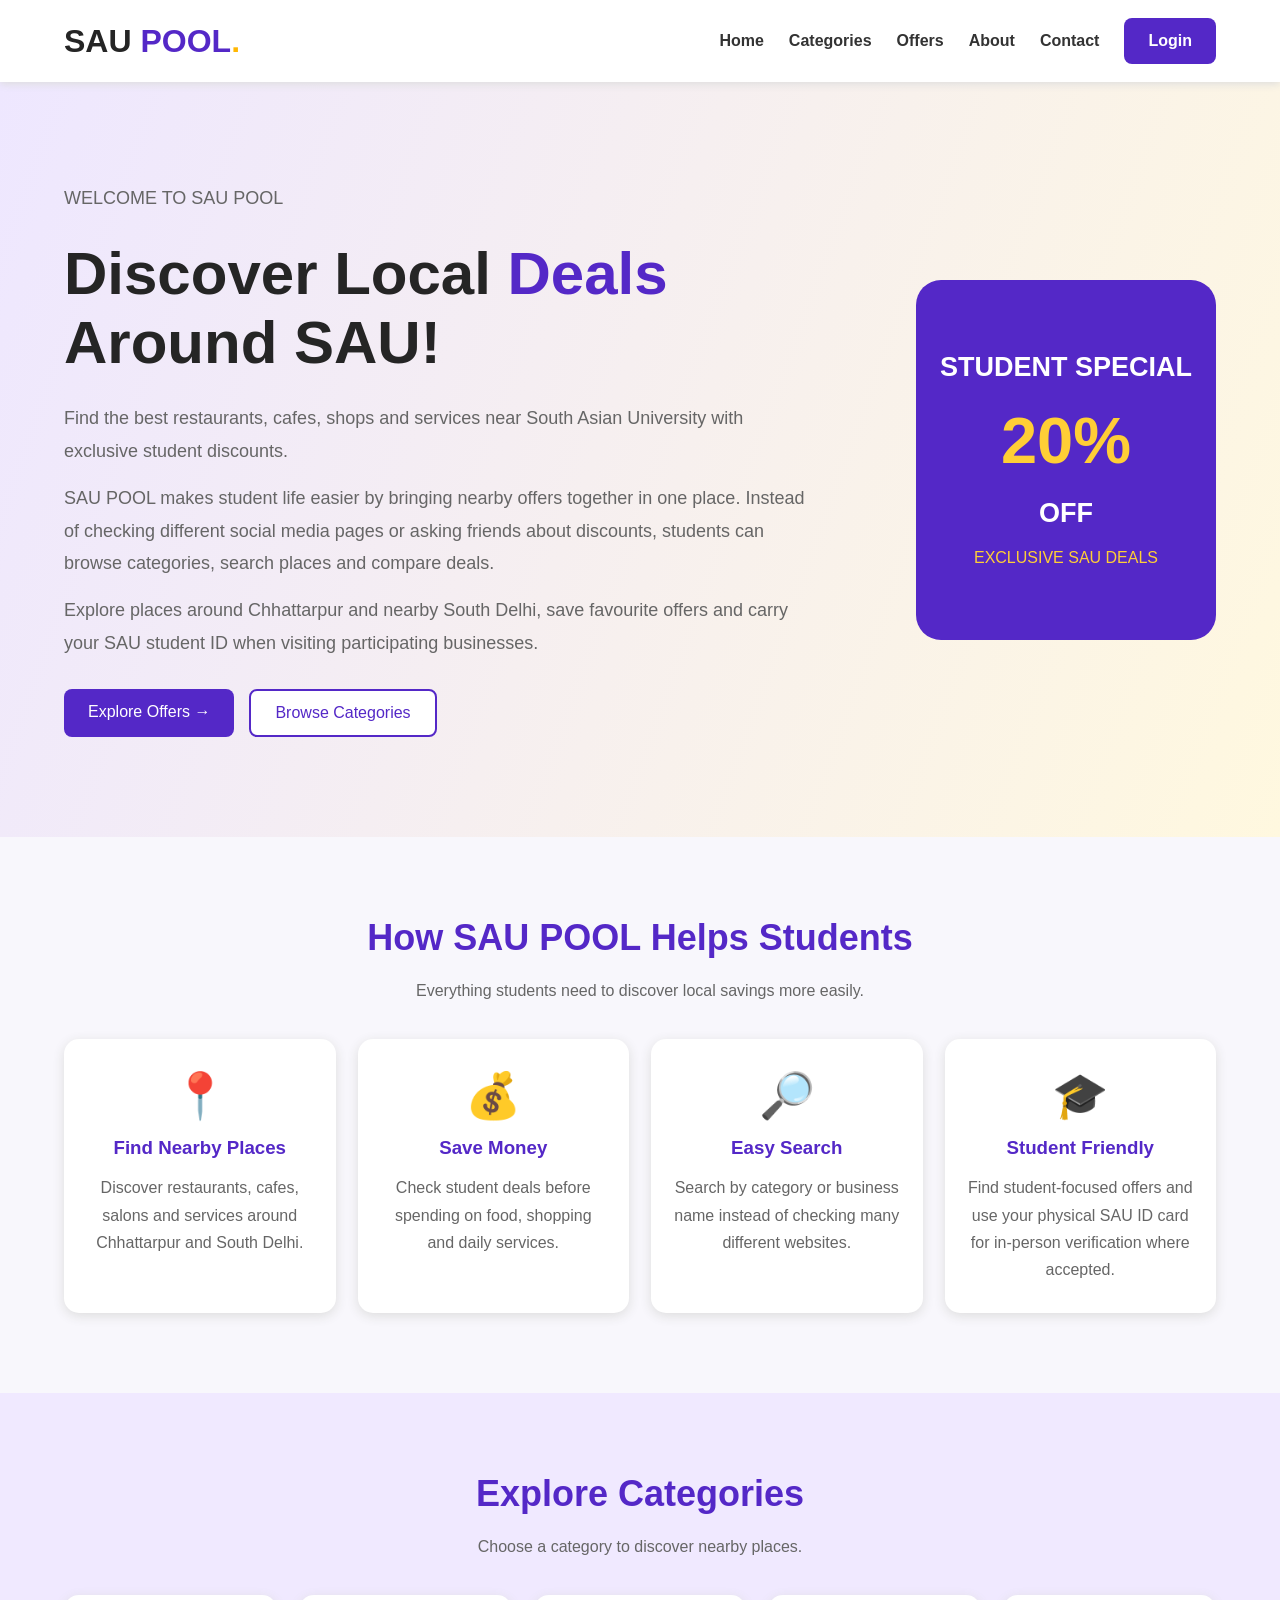
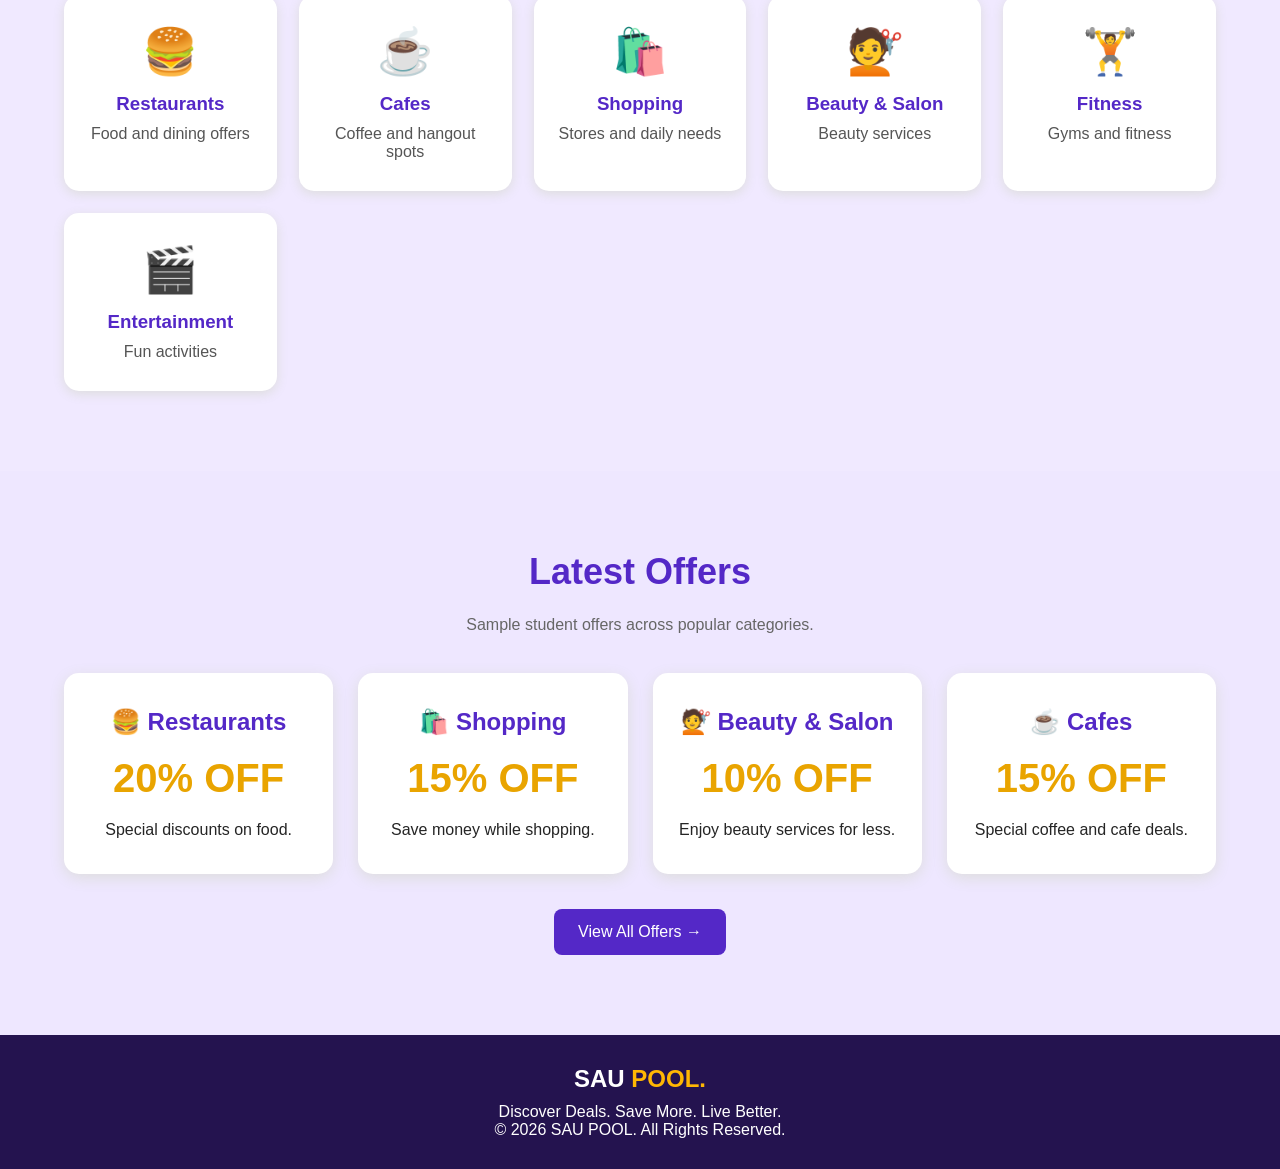
==== commit fbae2d06: "Complete SAU POOL website" ====
--- a/index.html
+++ b/index.html
@@ -2,791 +2,223 @@
 <!DOCTYPE html>
 <html lang="en">
 <head>
-<meta charset="UTF-8">
-<meta name="viewport" content="width=device-width, initial-scale=1.0">
-<title>SAU POLL</title>
-
-<style>
-* {
-    margin: 0;
-    padding: 0;
-    box-sizing: border-box;
-    scroll-behavior: smooth;
-}
-
-body {
-    font-family: Arial, sans-serif;
-    background: #f8f7fc;
-    color: #252525;
-}
-
-header {
-    background: white;
-    padding: 18px 5%;
-    display: flex;
-    justify-content: space-between;
-    align-items: center;
-    position: sticky;
-    top: 0;
-    z-index: 100;
-    box-shadow: 0 2px 8px #ddd;
-    flex-wrap: wrap;
-    gap: 15px;
-}
-
-.logo {
-    font-size: 32px;
-    font-weight: bold;
-}
-
-.logo span {
-    color: #5428c7;
-}
-
-.logo b {
-    color: #ffb703;
-}
-
-nav {
-    display: flex;
-    gap: 25px;
-    align-items: center;
-    flex-wrap: wrap;
-}
-
-nav a {
-    text-decoration: none;
-    color: #333;
-    font-weight: bold;
-}
-
-nav a:hover {
-    color: #5428c7;
-}
-
-button {
-    cursor: pointer;
-    font-size: 15px;
-    border: none;
-}
-
-.primary, .login-btn {
-    background: #5428c7;
-    color: white;
-    padding: 14px 24px;
-    border-radius: 8px;
-    display: inline-block;
-    text-decoration: none;
-}
-
-.primary:hover, .login-btn:hover {
-    background: #3e1c9c;
-}
-
-.secondary {
-    background: white;
-    color: #5428c7;
-    border: 2px solid #5428c7;
-    padding: 13px 24px;
-    border-radius: 8px;
-    text-decoration: none;
-    display: inline-block;
-}
-
-section {
-    padding: 80px 5%;
-    text-align: center;
-    scroll-margin-top: 85px;
-}
-
-.section-title {
-    color: #5428c7;
-    font-size: 36px;
-    margin-bottom: 18px;
-}
-
-.section-description {
-    color: #666;
-    margin-bottom: 35px;
-    line-height: 1.7;
-}
-
-/* HOME */
-
-#home {
-    min-height: 620px;
-    padding: 100px 5%;
-    display: flex;
-    justify-content: space-between;
-    align-items: center;
-    gap: 40px;
-    background: linear-gradient(110deg, #eee7ff, #fff8df);
-    text-align: left;
-}
-
-.hero-text {
-    max-width: 700px;
-}
-
-.hero-text h1 {
-    font-size: 60px;
-    margin: 25px 0;
-    line-height: 1.15;
-}
-
-.hero-text h1 span {
-    color: #5428c7;
-}
-
-.hero-text p {
-    font-size: 20px;
-    line-height: 1.8;
-    color: #666;
-}
-
-.hero-buttons {
-    display: flex;
-    gap: 15px;
-    margin-top: 30px;
-    flex-wrap: wrap;
-}
-
-.discount {
-    background: #5428c7;
-    color: white;
-    width: 290px;
-    min-width: 250px;
-    height: 350px;
-    border-radius: 25px;
-    display: flex;
-    flex-direction: column;
-    justify-content: center;
-    align-items: center;
-    gap: 20px;
-}
-
-.discount h2 {
-    color: #ffce36;
-    font-size: 65px;
-}
-
-.discount h3 {
-    font-size: 27px;
-}
-
-.discount p {
-    color: #ffce36;
-}
-
-/* SEARCH */
-
-.search-box {
-    max-width: 600px;
-    margin: 25px auto;
-    display: flex;
-    gap: 10px;
-}
-
-.search-box input {
-    flex: 1;
-    min-width: 0;
-    padding: 15px;
-    border: 1px solid #ccc;
-    border-radius: 8px;
-    font-size: 15px;
-}
-
-/* CATEGORIES */
-
-.categories {
-    display: grid;
-    grid-template-columns: repeat(auto-fit, minmax(200px, 1fr));
-    gap: 22px;
-    margin-top: 35px;
-}
-
-.category-card {
-    background: white;
-    padding: 30px 15px;
-    border-radius: 15px;
-    box-shadow: 0 3px 12px #ddd;
-    cursor: pointer;
-    transition: 0.3s;
-}
-
-.category-card:hover {
-    transform: translateY(-6px);
-}
-
-.category-card .emoji {
-    font-size: 45px;
-    margin-bottom: 15px;
-}
-
-.category-card h3 {
-    color: #5428c7;
-    margin-bottom: 10px;
-}
-
-/* OFFERS */
-
-#offers {
-    background: #eee7ff;
-}
-
-.offer-container {
-    display: grid;
-    grid-template-columns: repeat(auto-fit, minmax(220px, 1fr));
-    gap: 25px;
-    margin-top: 35px;
-}
-
-.offer-card {
-    background: white;
-    padding: 35px 20px;
-    border-radius: 15px;
-    box-shadow: 0 4px 15px #ddd;
-}
-
-.offer-card h2 {
-    color: #5428c7;
-}
-
-.offer-card h1 {
-    font-size: 40px;
-    color: #e9a400;
-    margin: 20px 0;
-}
-
-/* ABOUT */
-
-#about {
-    background: white;
-}
-
-.about-content {
-    max-width: 850px;
-    margin: auto;
-    line-height: 1.9;
-    color: #555;
-    font-size: 18px;
-}
-
-.about-content h3 {
-    color: #5428c7;
-    margin: 25px 0 10px;
-}
-
-/* CONTACT */
-
-#contact {
-    background: #eee7ff;
-}
-
-.contact-form {
-    max-width: 550px;
-    margin: auto;
-    display: flex;
-    flex-direction: column;
-    gap: 15px;
-}
-
-.contact-form input,
-.contact-form textarea,
-.login-form input {
-    width: 100%;
-    padding: 15px;
-    border: 1px solid #ccc;
-    border-radius: 8px;
-    font-size: 15px;
-    font-family: Arial, sans-serif;
-}
-
-.contact-form textarea {
-    height: 130px;
-    resize: vertical;
-}
-
-/* LOGIN POPUP */
-
-.modal {
-    display: none;
-    position: fixed;
-    inset: 0;
-    background: rgba(0,0,0,0.6);
-    z-index: 200;
-    justify-content: center;
-    align-items: center;
-    padding: 20px;
-}
-
-.modal-content {
-    background: white;
-    width: 100%;
-    max-width: 420px;
-    padding: 35px;
-    border-radius: 15px;
-    position: relative;
-    text-align: center;
-}
-
-.modal-content h2 {
-    color: #5428c7;
-    margin-bottom: 20px;
-}
-
-.close {
-    position: absolute;
-    right: 18px;
-    top: 12px;
-    font-size: 28px;
-    background: none;
-}
-
-.login-form {
-    display: flex;
-    flex-direction: column;
-    gap: 15px;
-}
-
-.login-form button {
-    width: 100%;
-}
-
-.modal-content p {
-    margin-top: 15px;
-    color: #666;
-}
-
-/* FOOTER */
-
-footer {
-    background: #24134f;
-    color: white;
-    text-align: center;
-    padding: 30px;
-}
-
-footer span {
-    color: #ffb703;
-}
-
-/* RESPONSIVE */
-
-@media(max-width: 850px) {
-    header {
-        justify-content: center;
-    }
-
-    nav {
-        justify-content: center;
-        gap: 15px;
-    }
-
-    #home {
-        flex-direction: column;
-        text-align: center;
-    }
-
-    .hero-text h1 {
-        font-size: 42px;
-    }
-
-    .hero-buttons {
-        justify-content: center;
-    }
-}
-
-@media(max-width: 500px) {
-    nav {
-        gap: 12px;
-        font-size: 13px;
-    }
-
-    .logo {
-        font-size: 27px;
-    }
-
-    .section-title {
-        font-size: 28px;
-    }
-
-    .discount {
-        width: 100%;
-    }
-}
-</style>
+    <meta charset="UTF-8">
+    <meta name="viewport" content="width=device-width, initial-scale=1.0">
+    <title>SAU POOL - Discover Local Deals</title>
+    <link rel="stylesheet" href="css/style.css">
+    <script src="js/script.js" defer></script>
 </head>
-
 <body>
 
-<!-- NAVIGATION -->
-
 <header>
-    <div class="logo">
-        SAU <span>POLL</span><b>.</b>
-    </div>
+    <div class="logo">SAU <span>POOL</span><b>.</b></div>
 
     <nav>
-        <a href="#home">Home</a>
-        <a href="#categories">Categories</a>
-        <a href="#offers">Offers</a>
-        <a href="#about">About</a>
-        <a href="#contact">Contact</a>
-        <button class="login-btn" onclick="openLogin()">Login</button>
+        <a href="index.html">Home</a>
+        <a href="pages/categories.html">Categories</a>
+        <a href="pages/offers.html">Offers</a>
+        <a href="pages/about.html">About</a>
+        <a href="pages/contact.html">Contact</a>
+        <a href="pages/login.html" class="login-btn">Login</a>
     </nav>
 </header>
 
-<!-- HOME -->
-
-<section id="home">
-
-    <div class="hero-text">
-        <p>WELCOME TO SAU POLL</p>
-
-        <h1>
-            Discover Local <span>Deals</span>
-            Around SAU!
-        </h1>
-
-        <p>
-            Find the best restaurants, cafes, shops and services
-            near South Asian University with exclusive student discounts.
+<main>
+
+    <!-- HOME SECTION -->
+    <section class="hero">
+        <div class="hero-text">
+            <p class="welcome">WELCOME TO SAU POOL</p>
+
+            <h1>
+                Discover Local <span>Deals</span><br>
+                Around SAU!
+            </h1>
+
+            <p>
+                Find the best restaurants, cafes, shops and services
+                near South Asian University with exclusive student discounts.
+            </p>
+
+            <p>
+                SAU POOL makes student life easier by bringing nearby
+                offers together in one place. Instead of checking different
+                social media pages or asking friends about discounts,
+                students can browse categories, search places and compare deals.
+            </p>
+
+            <p>
+                Explore places around Chhattarpur and nearby South Delhi,
+                save favourite offers and carry your SAU student ID
+                when visiting participating businesses.
+            </p>
+
+            <div class="hero-buttons">
+                <a href="pages/offers.html" class="primary">
+                    Explore Offers →
+                </a>
+
+                <a href="pages/categories.html" class="secondary">
+                    Browse Categories
+                </a>
+            </div>
+        </div>
+
+        <div class="discount">
+            <h3>STUDENT SPECIAL</h3>
+            <h2>20%</h2>
+            <h3>OFF</h3>
+            <p>EXCLUSIVE SAU DEALS</p>
+        </div>
+    </section>
+
+    <!-- HOW IT HELPS -->
+    <section class="help-section">
+        <h1 class="section-title">How SAU POOL Helps Students</h1>
+
+        <p class="section-description">
+            Everything students need to discover local savings more easily.
         </p>
 
-        <div class="hero-buttons">
-            <a href="#offers" class="primary">Explore Offers →</a>
-            <a href="#categories" class="secondary">Browse Categories</a>
-        </div>
-    </div>
-
-    <div class="discount">
-        <h3>STUDENT SPECIAL</h3>
-        <h2>20%</h2>
-        <h3>OFF</h3>
-        <p>EXCLUSIVE SAU DEALS</p>
-    </div>
-
-</section>
-
-<!-- CATEGORIES -->
-
-<section id="categories">
-
-    <h1 class="section-title">Explore Categories</h1>
-
-    <p class="section-description">
-        Find everything you need around your university.
-    </p>
-
-    <div class="search-box">
-        <input type="text" id="searchInput"
-        placeholder="Search restaurants, cafes, shops..."
-        oninput="searchCategories()">
-    </div>
-
-    <div class="categories" id="categoryList">
-
-        <div class="category-card" data-name="restaurant food">
-            <div class="emoji">🍔</div>
-            <h3>Restaurants</h3>
-            <p>Delicious food and student discounts.</p>
-        </div>
-
-        <div class="category-card" data-name="cafe coffee">
-            <div class="emoji">☕</div>
-            <h3>Cafes</h3>
-            <p>Find your favourite coffee spots.</p>
-        </div>
-
-        <div class="category-card" data-name="shopping stores">
-            <div class="emoji">🛍️</div>
-            <h3>Shopping</h3>
-            <p>Shop more and spend less.</p>
-        </div>
-
-        <div class="category-card" data-name="salon beauty">
-            <div class="emoji">💇</div>
-            <h3>Beauty & Salon</h3>
-            <p>Beauty services at special prices.</p>
-        </div>
-
-        <div class="category-card" data-name="fitness gym">
-            <div class="emoji">🏋️</div>
-            <h3>Fitness</h3>
-            <p>Stay healthy and active.</p>
-        </div>
-
-        <div class="category-card" data-name="entertainment">
-            <div class="emoji">🎬</div>
-            <h3>Entertainment</h3>
-            <p>Explore fun activities.</p>
-        </div>
-
-    </div>
-
-    <p id="noResults" style="display:none; margin-top:20px;">
-        No categories found.
-    </p>
-
-</section>
-
-<!-- OFFERS -->
-
-<section id="offers">
-
-    <h1 class="section-title">Latest Offers</h1>
-
-    <p class="section-description">
-        Enjoy exclusive discounts for SAU students!
-    </p>
-
-    <div class="offer-container">
-
-        <div class="offer-card">
-            <h2>🍔 Restaurants</h2>
-            <h1>20% OFF</h1>
-            <p>Special discounts on food.</p>
-        </div>
-
-        <div class="offer-card">
-            <h2>🛍️ Shopping</h2>
-            <h1>15% OFF</h1>
-            <p>Save money while shopping.</p>
-        </div>
-
-        <div class="offer-card">
-            <h2>💇 Beauty & Salon</h2>
-            <h1>10% OFF</h1>
-            <p>Enjoy beauty services for less.</p>
-        </div>
-
-        <div class="offer-card">
-            <h2>☕ Cafes</h2>
-            <h1>15% OFF</h1>
-            <p>Special coffee and cafe deals.</p>
-        </div>
-
-    </div>
-
-</section>
-
-<!-- ABOUT -->
-
-<section id="about">
-
-    <h1 class="section-title">About SAU POLL</h1>
-
-    <div class="about-content">
-
-        <p>
-            SAU POLL is a student-focused platform designed
-            especially for students of South Asian University.
-            It helps students discover nearby restaurants,
-            cafes, shopping stores, salons and other services.
+        <div class="reason-grid">
+
+            <div class="reason-card">
+                <div class="emoji">📍</div>
+                <h3>Find Nearby Places</h3>
+                <p>
+                    Discover restaurants, cafes, salons and services
+                    around Chhattarpur and South Delhi.
+                </p>
+            </div>
+
+            <div class="reason-card">
+                <div class="emoji">💰</div>
+                <h3>Save Money</h3>
+                <p>
+                    Check student deals before spending on food,
+                    shopping and daily services.
+                </p>
+            </div>
+
+            <div class="reason-card">
+                <div class="emoji">🔎</div>
+                <h3>Easy Search</h3>
+                <p>
+                    Search by category or business name instead
+                    of checking many different websites.
+                </p>
+            </div>
+
+            <div class="reason-card">
+                <div class="emoji">🎓</div>
+                <h3>Student Friendly</h3>
+                <p>
+                    Find student-focused offers and use your
+                    physical SAU ID card for in-person verification
+                    where accepted.
+                </p>
+            </div>
+
+        </div>
+    </section>
+
+    <!-- CATEGORIES -->
+    <section class="category-section">
+        <h1 class="section-title">Explore Categories</h1>
+
+        <p class="section-description">
+            Choose a category to discover nearby places.
         </p>
 
-        <h3>Our Mission</h3>
-
-        <p>
-            Our mission is to make student life easier and
-            more affordable by connecting students with
-            local businesses offering exclusive discounts.
+        <div class="categories">
+
+            <a href="pages/categories.html#restaurants" class="category-card">
+                <div class="emoji">🍔</div>
+                <h3>Restaurants</h3>
+                <p>Food and dining offers</p>
+            </a>
+
+            <a href="pages/categories.html#cafes" class="category-card">
+                <div class="emoji">☕</div>
+                <h3>Cafes</h3>
+                <p>Coffee and hangout spots</p>
+            </a>
+
+            <a href="pages/categories.html#shopping" class="category-card">
+                <div class="emoji">🛍️</div>
+                <h3>Shopping</h3>
+                <p>Stores and daily needs</p>
+            </a>
+
+            <a href="pages/categories.html#beauty" class="category-card">
+                <div class="emoji">💇</div>
+                <h3>Beauty & Salon</h3>
+                <p>Beauty services</p>
+            </a>
+
+            <a href="pages/categories.html#fitness" class="category-card">
+                <div class="emoji">🏋️</div>
+                <h3>Fitness</h3>
+                <p>Gyms and fitness</p>
+            </a>
+
+            <a href="pages/categories.html#entertainment" class="category-card">
+                <div class="emoji">🎬</div>
+                <h3>Entertainment</h3>
+                <p>Fun activities</p>
+            </a>
+
+        </div>
+    </section>
+
+    <!-- LATEST OFFERS -->
+    <section class="offers-section">
+        <h1 class="section-title">Latest Offers</h1>
+
+        <p class="section-description">
+            Sample student offers across popular categories.
         </p>
 
-        <h3>Why SAU POLL?</h3>
-
-        <p>
-            Discover nearby places, save money, explore
-            exciting offers and support local businesses.
-        </p>
-
-    </div>
-
-</section>
-
-<!-- CONTACT -->
-
-<section id="contact">
-
-    <h1 class="section-title">Contact Us</h1>
-
-    <p class="section-description">
-        Have a question or suggestion? Send us a message.
-    </p>
-
-    <form class="contact-form" onsubmit="sendMessage(event)">
-
-        <input type="text" id="contactName"
-        placeholder="Your Name" required>
-
-        <input type="email" id="contactEmail"
-        placeholder="Your Email" required>
-
-        <textarea id="contactMessage"
-        placeholder="Write your message..." required></textarea>
-
-        <button class="primary" type="submit">
-            Send Message
-        </button>
-
-    </form>
-
-    <p id="contactStatus" style="margin-top:20px;"></p>
-
-</section>
-
-<!-- LOGIN POPUP -->
-
-<div class="modal" id="loginModal">
-
-    <div class="modal-content">
-
-        <button class="close" onclick="closeLogin()">×</button>
-
-        <h2 id="loginTitle">Student Login</h2>
-
-        <form class="login-form" id="loginForm"
-        onsubmit="handleLogin(event)">
-
-            <input type="email" id="loginEmail"
-            placeholder="University Email" required>
-
-            <input type="password" id="loginPassword"
-            placeholder="Password" required minlength="6">
-
-            <button class="primary" type="submit">
-                Login
-            </button>
-
-        </form>
-
-        <p id="loginStatus"></p>
-
-        <p>
-            New student?
-            <a href="#" onclick="showRegister(event)"
-            style="color:#5428c7;">Register here</a>
-        </p>
-
-    </div>
-
-</div>
-
-<!-- FOOTER -->
-
-<footer>
-    <h2>SAU <span>POLL.</span></h2>
+        <div class="offer-container">
+
+            <div class="offer-card">
+                <h2>🍔 Restaurants</h2>
+                <h1>20% OFF</h1>
+                <p>Special discounts on food.</p>
+            </div>
+
+            <div class="offer-card">
+                <h2>🛍️ Shopping</h2>
+                <h1>15% OFF</h1>
+                <p>Save money while shopping.</p>
+            </div>
+
+            <div class="offer-card">
+                <h2>💇 Beauty & Salon</h2>
+                <h1>10% OFF</h1>
+                <p>Enjoy beauty services for less.</p>
+            </div>
+
+            <div class="offer-card">
+                <h2>☕ Cafes</h2>
+                <h1>15% OFF</h1>
+                <p>Special coffee and cafe deals.</p>
+            </div>
+
+        </div>
+
+        <a href="pages/offers.html" class="primary">
+            View All Offers →
+        </a>
+    </section>
+
+</main>
+
+<footer class="page-footer">
+    <h2>SAU <span>POOL.</span></h2>
     <p>Discover Deals. Save More. Live Better.</p>
-    <p style="margin-top:15px;">
-        © 2026 SAU POLL. All Rights Reserved.
-    </p>
+    <p>© 2026 SAU POOL. All Rights Reserved.</p>
 </footer>
-
-<!-- JAVASCRIPT -->
-
-<script>
-
-// LOGIN POPUP
-
-function openLogin() {
-    document.getElementById("loginModal").style.display = "flex";
-}
-
-function closeLogin() {
-    document.getElementById("loginModal").style.display = "none";
-}
-
-window.addEventListener("click", function(event) {
-    let modal = document.getElementById("loginModal");
-
-    if (event.target === modal) {
-        closeLogin();
-    }
-});
-
-// LOGIN FORM
-
-function handleLogin(event) {
-    event.preventDefault();
-
-    let email = document.getElementById("loginEmail").value;
-    let password = document.getElementById("loginPassword").value;
-
-    if (email && password.length >= 6) {
-        document.getElementById("loginStatus").innerText =
-        "Login form submitted successfully! Connect a backend to verify your account.";
-    }
-}
-
-// REGISTER
-
-function showRegister(event) {
-    event.preventDefault();
-
-    document.getElementById("loginTitle").innerText =
-    "Student Registration";
-
-    document.getElementById("loginForm").innerHTML = `
-        <input type="text" placeholder="Full Name" required>
-        <input type="email" placeholder="University Email" required>
-        <input type="password" placeholder="Create Password"
-        minlength="6" required>
-        <button class="primary" type="submit">
-            Register
-        </button>
-    `;
-
-    document.getElementById("loginForm").onsubmit = function(event) {
-        event.preventDefault();
-        document.getElementById("loginStatus").innerText =
-        "Registration form submitted! A backend is needed to create your account.";
-    };
-}
-
-// CATEGORY SEARCH
-
-function searchCategories() {
-
-    let search = document.getElementById("searchInput")
-    .value.toLowerCase();
-
-    let cards = document.querySelectorAll(".category-card");
-    let count = 0;
-
-    cards.forEach(function(card) {
-
-        let name = card.dataset.name;
-
-        if (name.includes(search)) {
-            card.style.display = "block";
-            count++;
-        } else {
-            card.style.display = "none";
-        }
-
-    });
-
-    document.getElementById("noResults").style.display =
-    count === 0 ? "block" : "none";
-}
-
-// CONTACT FORM
-
-function sendMessage(event) {
-
-    event.preventDefault();
-
-    let name = document.getElementById("contactName").value;
-
-    document.getElementById("contactStatus").innerText =
-    "Thank you, " + name + "! Your message has been entered successfully.";
-
-    event.target.reset();
-}
-
-</script>
 
 </body>
 </html>
-
--- a/css/style.css
+++ b/css/style.css
@@ -0,0 +1,588 @@
+
+* {
+    margin: 0;
+    padding: 0;
+    box-sizing: border-box;
+    scroll-behavior: smooth;
+}
+
+body {
+    font-family: Arial, sans-serif;
+    background: #f8f7fc;
+    color: #252525;
+}
+
+header {
+    background: white;
+    padding: 18px 5%;
+    display: flex;
+    justify-content: space-between;
+    align-items: center;
+    position: sticky;
+    top: 0;
+    z-index: 100;
+    box-shadow: 0 2px 8px #ddd;
+    flex-wrap: wrap;
+    gap: 15px;
+}
+
+.logo {
+    font-size: 32px;
+    font-weight: bold;
+}
+
+.logo span {
+    color: #5428c7;
+}
+
+.logo b,
+footer span {
+    color: #ffb703;
+}
+
+nav {
+    display: flex;
+    gap: 25px;
+    align-items: center;
+    flex-wrap: wrap;
+}
+
+nav a {
+    text-decoration: none;
+    color: #333;
+    font-weight: bold;
+}
+
+nav a:hover {
+    color: #5428c7;
+}
+
+button {
+    cursor: pointer;
+    font-size: 15px;
+    border: none;
+}
+
+.primary,
+.login-btn {
+    background: #5428c7;
+    color: white;
+    padding: 14px 24px;
+    border-radius: 8px;
+    display: inline-block;
+    text-decoration: none;
+    border: none;
+}
+
+.primary:hover,
+.login-btn:hover {
+    background: #3e1c9c;
+}
+
+.secondary {
+    background: white;
+    color: #5428c7;
+    border: 2px solid #5428c7;
+    padding: 13px 24px;
+    border-radius: 8px;
+    text-decoration: none;
+    display: inline-block;
+}
+
+section {
+    padding: 80px 5%;
+    text-align: center;
+    scroll-margin-top: 85px;
+}
+
+.section-title {
+    color: #5428c7;
+    font-size: 36px;
+    margin-bottom: 18px;
+}
+
+.section-description {
+    color: #666;
+    margin-bottom: 35px;
+    line-height: 1.7;
+}
+
+/* HOME PAGE */
+
+.hero {
+    min-height: 620px;
+    padding: 100px 5%;
+    display: flex;
+    justify-content: space-between;
+    align-items: center;
+    gap: 40px;
+    background: linear-gradient(110deg, #eee7ff, #fff8df);
+    text-align: left;
+}
+
+.hero-text {
+    max-width: 750px;
+}
+
+.welcome {
+    color: #666;
+    font-size: 20px;
+}
+
+.hero-text h1 {
+    font-size: 60px;
+    margin: 25px 0;
+    line-height: 1.15;
+}
+
+.hero-text h1 span {
+    color: #5428c7;
+}
+
+.hero-text p {
+    font-size: 18px;
+    line-height: 1.8;
+    color: #666;
+    margin-bottom: 15px;
+}
+
+.hero-buttons {
+    display: flex;
+    gap: 15px;
+    margin-top: 30px;
+    flex-wrap: wrap;
+}
+
+.discount {
+    background: #5428c7;
+    color: white;
+    width: 300px;
+    min-width: 250px;
+    height: 360px;
+    border-radius: 25px;
+    display: flex;
+    flex-direction: column;
+    justify-content: center;
+    align-items: center;
+    gap: 20px;
+    text-align: center;
+}
+
+.discount h2 {
+    color: #ffce36;
+    font-size: 65px;
+}
+
+.discount h3 {
+    font-size: 27px;
+}
+
+.discount p {
+    color: #ffce36;
+}
+
+/* HOME INFORMATION CARDS */
+
+.reason-grid {
+    display: grid;
+    grid-template-columns: repeat(auto-fit, minmax(220px, 1fr));
+    gap: 22px;
+    margin-top: 35px;
+}
+
+.reason-card {
+    background: white;
+    padding: 30px 22px;
+    border-radius: 15px;
+    box-shadow: 0 3px 12px #ddd;
+    transition: 0.3s;
+}
+
+.reason-card:hover,
+.category-card:hover,
+.offer-card:hover,
+.business-card:hover {
+    transform: translateY(-6px);
+}
+
+.reason-card h3 {
+    color: #5428c7;
+    margin: 15px 0;
+}
+
+.reason-card p {
+    color: #666;
+    line-height: 1.7;
+}
+
+.emoji {
+    font-size: 45px;
+    margin-bottom: 15px;
+}
+
+/* CATEGORY CARDS */
+
+.category-section {
+    background: #f0e9ff;
+}
+
+.categories {
+    display: grid;
+    grid-template-columns: repeat(auto-fit, minmax(190px, 1fr));
+    gap: 22px;
+    margin-top: 35px;
+}
+
+.category-card {
+    background: white;
+    padding: 30px 15px;
+    border-radius: 15px;
+    box-shadow: 0 3px 12px #ddd;
+    cursor: pointer;
+    transition: 0.3s;
+    text-decoration: none;
+    color: #252525;
+}
+
+.category-card h3 {
+    color: #5428c7;
+    margin-bottom: 10px;
+}
+
+.category-card p {
+    color: #555;
+}
+
+/* OFFERS */
+
+.offers-section {
+    background: #eee7ff;
+}
+
+.offer-container {
+    display: grid;
+    grid-template-columns: repeat(auto-fit, minmax(220px, 1fr));
+    gap: 25px;
+    margin: 35px 0;
+}
+
+.offer-card {
+    background: white;
+    padding: 35px 20px;
+    border-radius: 15px;
+    box-shadow: 0 4px 15px #ddd;
+    transition: 0.3s;
+}
+
+.offer-card h2 {
+    color: #5428c7;
+}
+
+.offer-card h1 {
+    font-size: 40px;
+    color: #e9a400;
+    margin: 20px 0;
+}
+
+.view-all {
+    margin-top: 20px;
+}
+
+/* INNER PAGE INTRO */
+
+.page-intro {
+    background: linear-gradient(110deg, #eee7ff, #fff8df);
+    padding: 65px 5%;
+    text-align: center;
+}
+
+.page-intro p {
+    color: #666;
+    line-height: 1.7;
+}
+
+.search-box {
+    max-width: 650px;
+    margin: 25px auto;
+}
+
+.search-box input {
+    width: 100%;
+    padding: 16px;
+    border: 1px solid #ccc;
+    border-radius: 9px;
+    font-size: 16px;
+}
+
+.business-section {
+    padding: 45px 5%;
+    text-align: left;
+}
+
+.business-section h2 {
+    color: #5428c7;
+    font-size: 29px;
+    margin: 30px 0 10px;
+}
+
+.category-lead {
+    color: #666;
+    margin-bottom: 18px;
+}
+
+.business-grid {
+    display: grid;
+    grid-template-columns: repeat(auto-fit, minmax(220px, 1fr));
+    gap: 22px;
+    margin: 20px 0 35px;
+}
+
+.business-card {
+    background: white;
+    padding: 25px;
+    border-radius: 15px;
+    box-shadow: 0 3px 12px #ddd;
+    transition: 0.3s;
+}
+
+.business-card h3 {
+    color: #5428c7;
+    margin-bottom: 12px;
+}
+
+.business-card p {
+    color: #666;
+    line-height: 1.7;
+    margin-bottom: 8px;
+}
+
+.business-card strong {
+    display: block;
+    color: #d99500;
+    margin-top: 15px;
+}
+
+.business-card[hidden],
+.offer[hidden] {
+    display: none !important;
+}
+
+.notice {
+    background: #fff8df;
+    border-left: 4px solid #ffb703;
+    padding: 15px 18px;
+    margin: 25px auto;
+    border-radius: 7px;
+    color: #66531d;
+    line-height: 1.6;
+}
+
+/* OFFER FILTERS */
+
+.filter-buttons {
+    display: flex;
+    justify-content: center;
+    flex-wrap: wrap;
+    gap: 10px;
+    margin: 15px auto 22px;
+}
+
+.filter-btn {
+    background: white;
+    color: #5428c7;
+    border: 1px solid #5428c7;
+    padding: 10px 17px;
+    border-radius: 22px;
+    font-weight: bold;
+    cursor: pointer;
+}
+
+.filter-btn.active,
+.filter-btn:hover {
+    background: #5428c7;
+    color: white;
+}
+
+.favourites-toggle {
+    background: #ffcf3f;
+    color: #33205f;
+    padding: 11px 18px;
+    border-radius: 7px;
+    font-weight: bold;
+}
+
+.offer-favourite {
+    float: right;
+    background: white;
+    color: #5428c7;
+    border: 1px solid #ddd;
+    border-radius: 50%;
+    width: 35px;
+    height: 35px;
+    font-size: 20px;
+}
+
+.offer-favourite.saved {
+    color: #e53965;
+}
+
+/* ABOUT PAGE */
+
+#about {
+    background: white;
+}
+
+.about-content {
+    max-width: 900px;
+    margin: auto;
+    line-height: 1.9;
+    color: #555;
+    font-size: 18px;
+}
+
+.about-content h3 {
+    color: #5428c7;
+    margin: 25px 0 10px;
+}
+
+/* CONTACT PAGE */
+
+#contact {
+    background: #eee7ff;
+}
+
+.contact-form {
+    max-width: 550px;
+    margin: auto;
+    display: flex;
+    flex-direction: column;
+    gap: 15px;
+}
+
+.contact-form input,
+.contact-form textarea,
+.auth-form input {
+    width: 100%;
+    padding: 15px;
+    border: 1px solid #ccc;
+    border-radius: 8px;
+    font-size: 15px;
+    font-family: Arial, sans-serif;
+}
+
+.contact-form textarea {
+    min-height: 130px;
+    resize: vertical;
+}
+
+.form-feedback {
+    color: #5428c7;
+    font-weight: bold;
+    margin-top: 12px;
+}
+
+/* LOGIN AND REGISTER */
+
+.auth-wrap {
+    background: linear-gradient(110deg, #eee7ff, #fff8df);
+    padding: 65px 5%;
+    min-height: 70vh;
+}
+
+.auth-card {
+    max-width: 480px;
+    margin: auto;
+    background: white;
+    padding: 35px;
+    border-radius: 15px;
+    box-shadow: 0 4px 15px #ddd;
+    text-align: center;
+}
+
+.auth-form {
+    display: flex;
+    flex-direction: column;
+    gap: 14px;
+    text-align: left;
+}
+
+.auth-form label {
+    color: #444;
+    font-weight: bold;
+}
+
+.auth-form button {
+    width: 100%;
+}
+
+.auth-card a {
+    color: #5428c7;
+    font-weight: bold;
+}
+
+.id-note {
+    background: #fff8df;
+    padding: 14px;
+    border-radius: 8px;
+    color: #66531d;
+    text-align: left;
+    margin-top: 18px;
+    line-height: 1.6;
+}
+
+/* FOOTER */
+
+.page-footer {
+    background: #24134f;
+    color: white;
+    text-align: center;
+    padding: 30px;
+}
+
+.page-footer h2 {
+    margin-bottom: 10px;
+}
+
+/* RESPONSIVE DESIGN */
+
+@media (max-width: 850px) {
+    header {
+        justify-content: center;
+    }
+
+    nav {
+        justify-content: center;
+        gap: 15px;
+    }
+
+    .hero {
+        flex-direction: column;
+        text-align: center;
+        padding: 65px 6%;
+    }
+
+    .hero-text h1 {
+        font-size: 42px;
+    }
+
+    .hero-text p {
+        font-size: 16px;
+    }
+
+    .hero-buttons {
+        justify-content: center;
+    }
+
+    .discount {
+        width: 100%;
+        max-width: 300px;
+    }
+
+    .section-title {
+        font-size: 29px;
+    }
+
+    .auth-card {
+        padding: 25px 18px;
+    }
+}
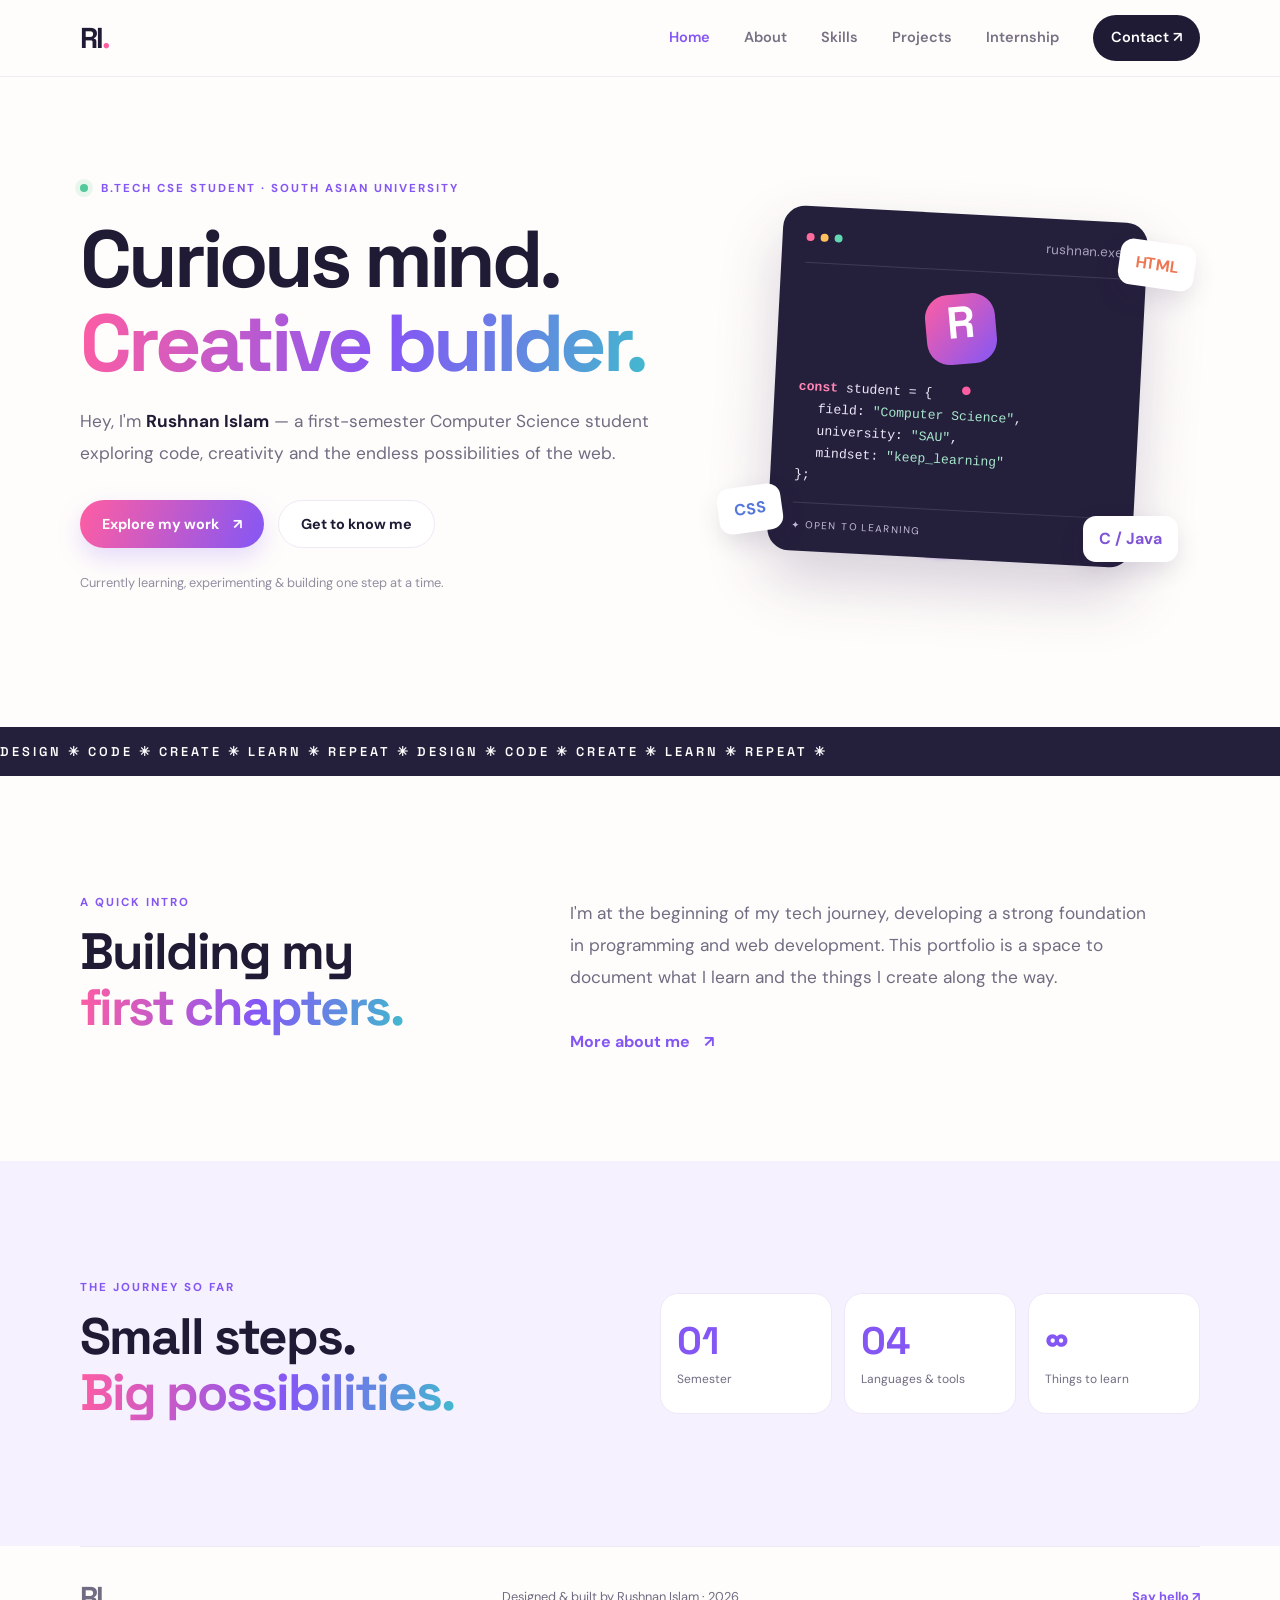
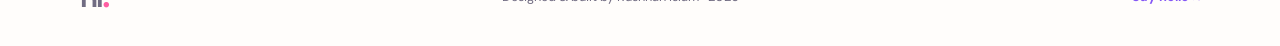
==== commit 864328dc: "Add files via upload" ====
--- a/index.html
+++ b/index.html
@@ -1,224 +1,41 @@
-
 <!DOCTYPE html>
 <html lang="en">
 <head>
-    <meta charset="UTF-8">
-    <meta name="viewport" content="width=device-width, initial-scale=1.0">
-    <title>SAU POOL - Discover Local Deals</title>
-    <link rel="stylesheet" href="css/style.css">
-    <script src="js/script.js" defer></script>
+  <meta charset="UTF-8"><meta name="viewport" content="width=device-width, initial-scale=1.0">
+  <meta name="description" content="Rushnan Islam — B.Tech CSE student portfolio">
+  <title>Rushnan Islam | Portfolio</title>
+  <link rel="preconnect" href="https://fonts.googleapis.com">
+  <link rel="preconnect" href="https://fonts.gstatic.com" crossorigin>
+  <link href="https://fonts.googleapis.com/css2?family=DM+Sans:wght@400;500;600;700&family=Space+Grotesk:wght@500;600;700&display=swap" rel="stylesheet">
+  <link rel="stylesheet" href="style.css"><script src="script.js" defer></script>
 </head>
 <body>
-
-<header>
-    <div class="logo">SAU <span>POOL</span><b>.</b></div>
-
-    <nav>
-        <a href="index.html">Home</a>
-        <a href="pages/categories.html">Categories</a>
-        <a href="pages/offers.html">Offers</a>
-        <a href="pages/about.html">About</a>
-        <a href="pages/contact.html">Contact</a>
-        <a href="pages/login.html" class="login-btn">Login</a>
-    </nav>
-</header>
-
+<header class="site-header"><nav class="nav wrap">
+  <a class="brand" href="index.html">RI<span>.</span></a>
+  <button class="menu-btn" aria-label="Toggle menu" aria-expanded="false">☰</button>
+  <div class="nav-links"><a class="active" href="index.html">Home</a><a href="about.html">About</a><a href="skills.html">Skills</a><a href="projects.html">Projects</a><a href="internship.html">Internship</a><a class="nav-contact" href="contact.html">Contact ↗</a></div>
+</nav></header>
 <main>
-
-    <!-- HOME SECTION -->
-    <section class="hero">
-        <div class="hero-text">
-            <p class="welcome">WELCOME TO SAU POOL</p>
-
-            <h1>
-                Discover Local <span>Deals</span><br>
-                Around SAU!
-            </h1>
-
-            <p>
-                Find the best restaurants, cafes, shops and services
-                near South Asian University with exclusive student discounts.
-            </p>
-
-            <p>
-                SAU POOL makes student life easier by bringing nearby
-                offers together in one place. Instead of checking different
-                social media pages or asking friends about discounts,
-                students can browse categories, search places and compare deals.
-            </p>
-
-            <p>
-                Explore places around Chhattarpur and nearby South Delhi,
-                save favourite offers and carry your SAU student ID
-                when visiting participating businesses.
-            </p>
-
-            <div class="hero-buttons">
-                <a href="pages/offers.html" class="primary">
-                    Explore Offers →
-                </a>
-
-                <a href="pages/categories.html" class="secondary">
-                    Browse Categories
-                </a>
-            </div>
-        </div>
-
-        <div class="discount">
-            <h3>STUDENT SPECIAL</h3>
-            <h2>20%</h2>
-            <h3>OFF</h3>
-            <p>EXCLUSIVE SAU DEALS</p>
-        </div>
-    </section>
-
-    <!-- HOW IT HELPS -->
-    <section class="help-section">
-        <h1 class="section-title">How SAU POOL Helps Students</h1>
-
-        <p class="section-description">
-            Everything students need to discover local savings more easily.
-        </p>
-
-        <div class="reason-grid">
-
-            <div class="reason-card">
-                <div class="emoji">📍</div>
-                <h3>Find Nearby Places</h3>
-                <p>
-                    Discover restaurants, cafes, salons and services
-                    around Chhattarpur and South Delhi.
-                </p>
-            </div>
-
-            <div class="reason-card">
-                <div class="emoji">💰</div>
-                <h3>Save Money</h3>
-                <p>
-                    Check student deals before spending on food,
-                    shopping and daily services.
-                </p>
-            </div>
-
-            <div class="reason-card">
-                <div class="emoji">🔎</div>
-                <h3>Easy Search</h3>
-                <p>
-                    Search by category or business name instead
-                    of checking many different websites.
-                </p>
-            </div>
-
-            <div class="reason-card">
-                <div class="emoji">🎓</div>
-                <h3>Student Friendly</h3>
-                <p>
-                    Find student-focused offers and use your
-                    physical SAU ID card for in-person verification
-                    where accepted.
-                </p>
-            </div>
-
-        </div>
-    </section>
-
-    <!-- CATEGORIES -->
-    <section class="category-section">
-        <h1 class="section-title">Explore Categories</h1>
-
-        <p class="section-description">
-            Choose a category to discover nearby places.
-        </p>
-
-        <div class="categories">
-
-            <a href="pages/categories.html#restaurants" class="category-card">
-                <div class="emoji">🍔</div>
-                <h3>Restaurants</h3>
-                <p>Food and dining offers</p>
-            </a>
-
-            <a href="pages/categories.html#cafes" class="category-card">
-                <div class="emoji">☕</div>
-                <h3>Cafes</h3>
-                <p>Coffee and hangout spots</p>
-            </a>
-
-            <a href="pages/categories.html#shopping" class="category-card">
-                <div class="emoji">🛍️</div>
-                <h3>Shopping</h3>
-                <p>Stores and daily needs</p>
-            </a>
-
-            <a href="pages/categories.html#beauty" class="category-card">
-                <div class="emoji">💇</div>
-                <h3>Beauty & Salon</h3>
-                <p>Beauty services</p>
-            </a>
-
-            <a href="pages/categories.html#fitness" class="category-card">
-                <div class="emoji">🏋️</div>
-                <h3>Fitness</h3>
-                <p>Gyms and fitness</p>
-            </a>
-
-            <a href="pages/categories.html#entertainment" class="category-card">
-                <div class="emoji">🎬</div>
-                <h3>Entertainment</h3>
-                <p>Fun activities</p>
-            </a>
-
-        </div>
-    </section>
-
-    <!-- LATEST OFFERS -->
-    <section class="offers-section">
-        <h1 class="section-title">Latest Offers</h1>
-
-        <p class="section-description">
-            Sample student offers across popular categories.
-        </p>
-
-        <div class="offer-container">
-
-            <div class="offer-card">
-                <h2>🍔 Restaurants</h2>
-                <h1>20% OFF</h1>
-                <p>Special discounts on food.</p>
-            </div>
-
-            <div class="offer-card">
-                <h2>🛍️ Shopping</h2>
-                <h1>15% OFF</h1>
-                <p>Save money while shopping.</p>
-            </div>
-
-            <div class="offer-card">
-                <h2>💇 Beauty & Salon</h2>
-                <h1>10% OFF</h1>
-                <p>Enjoy beauty services for less.</p>
-            </div>
-
-            <div class="offer-card">
-                <h2>☕ Cafes</h2>
-                <h1>15% OFF</h1>
-                <p>Special coffee and cafe deals.</p>
-            </div>
-
-        </div>
-
-        <a href="pages/offers.html" class="primary">
-            View All Offers →
-        </a>
-    </section>
-
+<section class="hero wrap">
+  <div class="hero-copy reveal">
+    <p class="eyebrow"><span class="pulse"></span> B.TECH CSE STUDENT · SOUTH ASIAN UNIVERSITY</p>
+    <h1>Curious mind.<br><span class="gradient">Creative builder.</span></h1>
+    <p class="lead">Hey, I'm <strong>Rushnan Islam</strong> — a first-semester Computer Science student exploring code, creativity and the endless possibilities of the web.</p>
+    <div class="actions"><a class="btn btn-primary" href="projects.html">Explore my work <span>↗</span></a><a class="btn btn-ghost" href="about.html">Get to know me</a></div>
+    <p class="tiny-note">Currently learning, experimenting & building one step at a time.</p>
+  </div>
+  <div class="hero-visual reveal">
+    <div class="blob blob-a"></div><div class="blob blob-b"></div>
+    <div class="profile-card"><div class="card-top"><span></span><span></span><span></span><small>rushnan.exe</small></div>
+      <div class="avatar">R<span>.</span></div><p class="code-line"><b>const</b> student = {</p><p class="code-line indent">field: <i>"Computer Science"</i>,</p><p class="code-line indent">university: <i>"SAU"</i>,</p><p class="code-line indent">mindset: <i>"keep_learning"</i></p><p class="code-line">};</p>
+      <div class="card-footer"><span>✦ OPEN TO LEARNING</span><span class="mini-dot"></span></div>
+    </div>
+    <span class="sticker sticker-one">HTML</span><span class="sticker sticker-two">CSS</span><span class="sticker sticker-three">C / Java</span>
+  </div>
+</section>
+<section class="ticker"><div>DESIGN ✳ CODE ✳ CREATE ✳ LEARN ✳ REPEAT ✳ DESIGN ✳ CODE ✳ CREATE ✳ LEARN ✳ REPEAT ✳</div></section>
+<section class="section wrap intro-grid reveal"><div><p class="eyebrow">A QUICK INTRO</p><h2>Building my<br><span class="gradient">first chapters.</span></h2></div><div><p class="lead">I'm at the beginning of my tech journey, developing a strong foundation in programming and web development. This portfolio is a space to document what I learn and the things I create along the way.</p><a class="text-link" href="about.html">More about me <span>↗</span></a></div></section>
+<section class="section highlight-section"><div class="wrap highlight-inner"><div><p class="eyebrow">THE JOURNEY SO FAR</p><h2>Small steps.<br><span class="gradient">Big possibilities.</span></h2></div><div class="stat-grid"><div class="stat"><strong>01</strong><span>Semester</span></div><div class="stat"><strong>04</strong><span>Languages & tools</span></div><div class="stat"><strong>∞</strong><span>Things to learn</span></div></div></div></section>
 </main>
-
-<footer class="page-footer">
-    <h2>SAU <span>POOL.</span></h2>
-    <p>Discover Deals. Save More. Live Better.</p>
-    <p>© 2026 SAU POOL. All Rights Reserved.</p>
-</footer>
-
-</body>
-</html>
+<footer class="footer wrap"><a class="brand" href="index.html">RI<span>.</span></a><p>Designed & built by Rushnan Islam · 2026</p><a href="contact.html">Say hello ↗</a></footer>
+</body></html>
--- a/style.css
+++ b/style.css
@@ -0,0 +1 @@
+:root{--ink:#201b35;--muted:#716c82;--paper:#fffdfb;--pink:#ff5da2;--purple:#8457f5;--orange:#ff9d52;--cyan:#4bc9d8;--line:#eee9f4;--font:'DM Sans',sans-serif;--display:'Space Grotesk',sans-serif}*{box-sizing:border-box}html{scroll-behavior:smooth}body{margin:0;background:var(--paper);color:var(--ink);font-family:var(--font);line-height:1.65}a{color:inherit;text-decoration:none}.wrap{width:min(1120px,calc(100% - 48px));margin:auto}.site-header{position:sticky;top:0;z-index:10;background:rgba(255,253,251,.88);backdrop-filter:blur(16px);border-bottom:1px solid rgba(238,233,244,.8)}.nav{height:76px;display:flex;align-items:center;justify-content:space-between}.brand{font:700 1.8rem var(--display);letter-spacing:-2px}.brand span,.avatar span,.big-initial span{color:var(--pink)}.nav-links{display:flex;align-items:center;gap:34px;font-size:.91rem;font-weight:600}.nav-links a{color:#777184;transition:.2s}.nav-links a:hover,.nav-links a.active{color:var(--purple)}.nav-links .nav-contact{background:var(--ink);color:white;padding:11px 18px;border-radius:30px}.menu-btn{display:none;border:0;background:none;font-size:1.5rem}.hero{min-height:650px;display:grid;grid-template-columns:1.1fr .9fr;align-items:center;gap:40px;padding-top:50px;padding-bottom:80px;position:relative}.eyebrow{font-size:.72rem;letter-spacing:2px;font-weight:700;color:var(--purple)}.pulse,.mini-dot{display:inline-block;width:8px;height:8px;border-radius:50%;background:#52c99b;margin-right:8px;box-shadow:0 0 0 5px #52c99b20}.hero h1,.page-heading h1{font:700 clamp(3.2rem,6.3vw,5.5rem)/1.04 var(--display);letter-spacing:-4px;margin:20px 0}.gradient{background:linear-gradient(100deg,var(--pink),var(--purple) 55%,#42b9ce);-webkit-background-clip:text;background-clip:text;color:transparent}.lead{font-size:1.08rem;line-height:1.85;color:var(--muted);max-width:590px}.lead strong{color:var(--ink)}.actions{display:flex;gap:14px;flex-wrap:wrap;margin-top:30px}.btn{display:inline-flex;align-items:center;justify-content:center;gap:14px;border:0;border-radius:30px;padding:14px 22px;font:700 .9rem var(--font);cursor:pointer;transition:transform .2s,box-shadow .2s}.btn:hover{transform:translateY(-3px)}.btn-primary{background:linear-gradient(110deg,var(--pink),var(--purple));color:#fff;box-shadow:0 10px 24px #8457f535}.btn-ghost{border:1px solid var(--line);background:#fff}.tiny-note,.small-note,.form-hint{font-size:.8rem;color:#938da0;margin-top:24px}.hero-visual{min-height:420px;display:grid;place-items:center;position:relative}.blob{position:absolute;border-radius:42% 58% 61% 39%/44% 42% 58% 56%;filter:blur(1px)}.blob-a{width:330px;height:330px;background:linear-gradient(145deg,#ffd1e5,#d9ceff);transform:rotate(-18deg)}.blob-b{width:270px;height:270px;border:2px dashed #fff;transform:rotate(25deg)}.profile-card{position:relative;width:min(365px,90%);background:#241f3b;color:#fff;border-radius:22px;padding:20px 24px 18px;box-shadow:0 28px 60px #38245a35;transform:rotate(3deg);z-index:1}.card-top{display:flex;align-items:center;gap:6px;border-bottom:1px solid #ffffff20;padding-bottom:14px}.card-top>span{width:8px;height:8px;border-radius:50%;background:#ff6b9d}.card-top>span:nth-child(2){background:#ffc15b}.card-top>span:nth-child(3){background:#63d6b2}.card-top small{margin-left:auto;color:#aaa2bd}.avatar{width:70px;height:70px;margin:23px auto;background:linear-gradient(135deg,var(--pink),var(--purple));border-radius:23px;display:grid;place-items:center;font:700 2.8rem var(--display);transform:rotate(-8deg)}.code-line{font: .82rem monospace;color:#eee8fa;margin:7px 0}.code-line b{color:#ff86b5}.code-line i{color:#a7e6cb;font-style:normal}.indent{padding-left:20px}.card-footer{display:flex;align-items:center;justify-content:space-between;border-top:1px solid #ffffff20;margin-top:20px;padding-top:14px;font-size:.62rem;letter-spacing:1.4px;color:#c6bddb}.sticker{position:absolute;z-index:2;background:white;padding:10px 16px;border-radius:13px;font-weight:700;box-shadow:0 10px 25px #392b5820;animation:float 4s ease-in-out infinite}.sticker-one{top:65px;right:5px;color:#ef7650;transform:rotate(8deg)}.sticker-two{bottom:65px;left:4px;color:#5578db;animation-delay:1s;transform:rotate(-8deg)}.sticker-three{bottom:35px;right:22px;color:#8054d7;animation-delay:2s}.scroll-cue{position:absolute;bottom:25px;left:0;font-size:.65rem;letter-spacing:2px;color:#928ba1}.scroll-cue span{padding-left:12px;color:var(--pink)}.ticker{overflow:hidden;background:#241f3b;color:white;padding:16px 0;white-space:nowrap;font:600 .8rem var(--display);letter-spacing:3px}.ticker div{width:max-content;animation:marquee 28s linear infinite}.section{padding-top:105px;padding-bottom:105px}.intro-grid{display:grid;grid-template-columns:.8fr 1.2fr;gap:70px}.section h2,.highlight-inner h2{font:700 clamp(2.3rem,4vw,3.6rem)/1.1 var(--display);letter-spacing:-2px;margin:12px 0 20px}.text-link{display:inline-block;margin-top:18px;font-weight:700;color:var(--purple)}.text-link span{padding-left:10px}.highlight-section{background:#f6f1ff}.highlight-inner{display:grid;grid-template-columns:1fr 1fr;align-items:center;gap:40px}.stat-grid{display:grid;grid-template-columns:repeat(3,1fr);gap:12px}.stat{padding:22px 16px;background:white;border:1px solid #eee7fa;border-radius:18px}.stat strong{display:block;font:700 2.4rem var(--display);color:var(--purple)}.stat span{font-size:.75rem;color:var(--muted)}.footer{min-height:100px;display:flex;align-items:center;justify-content:space-between;gap:20px;border-top:1px solid var(--line);font-size:.8rem;color:var(--muted)}.footer p{margin:0}.footer>a:last-child{color:var(--purple);font-weight:700}.page-main{padding-top:85px;padding-bottom:100px;min-height:calc(100vh - 180px)}.page-heading{margin-bottom:55px}.page-heading h1{font-size:clamp(3rem,6vw,4.8rem);margin:14px 0}.page-heading .lead{max-width:650px}.about-layout{display:grid;grid-template-columns:.8fr 1.2fr;gap:70px;align-items:center}.about-art{min-height:350px;border-radius:30px;background:linear-gradient(140deg,#ffd7e8,#e5dcff 60%,#d0f5f2);display:grid;place-items:center;position:relative;overflow:hidden}.big-initial{font:700 12rem var(--display);color:white;text-shadow:12px 15px 0 #9c72dd55;transform:rotate(-9deg)}.art-caption{position:absolute;bottom:22px;left:25px;font-size:.65rem;letter-spacing:2px;font-weight:700;color:#65518c}.about-copy h2,.contact-note h2{font:700 2rem var(--display)}.about-copy p{color:var(--muted);line-height:1.9}.info-pills{display:flex;flex-wrap:wrap;gap:9px;margin-top:25px}.info-pills span,.tag{background:#f4efff;color:#7855c9;padding:8px 12px;border-radius:30px;font-size:.75rem;font-weight:700}.quote-panel{margin-top:75px;background:#241f3b;color:white;padding:40px;border-radius:22px;text-align:center}.quote-panel p{font:600 clamp(1.4rem,3vw,2.3rem) var(--display);margin:0 0 10px}.quote-panel span{font-size:.65rem;letter-spacing:2px;color:#c7b9e7}.skills-list{border-top:1px solid var(--line)}.skill-row{display:grid;grid-template-columns:75px 1fr 45px;align-items:center;gap:25px;padding:28px 8px;border-bottom:1px solid var(--line)}.skill-symbol{width:62px;height:62px;border-radius:18px;display:grid;place-items:center;font:700 1.8rem var(--display)}.html-symbol{background:#fff0e9;color:#ee744b}.css-symbol{background:#eaf0ff;color:#5976db}.java-symbol{background:#fff3e7;color:#e68a38}.c-symbol{background:#e8f9f7;color:#299c92}.skill-detail h2{font:700 1.35rem var(--display);margin:0}.skill-detail p{margin:5px 0 12px;color:var(--muted)}.tag{font-size:.62rem;padding:5px 9px}.skill-index{color:#aaa2b5;font:600 .85rem var(--display)}.project-grid{display:grid;grid-template-columns:repeat(3,1fr);gap:22px}.project-card{border:1px solid var(--line);border-radius:22px;overflow:hidden;background:#fff;transition:.25s}.project-card:hover{transform:translateY(-7px);box-shadow:0 18px 40px #32234b12}.project-art{height:205px;display:grid;place-items:center;position:relative;overflow:hidden}.art-one{background:linear-gradient(135deg,#ffd7e8,#d8d1ff)}.art-two{background:linear-gradient(135deg,#ffedc8,#ffd6bc)}.art-three{background:linear-gradient(135deg,#c9f2e7,#cfe1ff)}.art-window{width:100px;height:100px;border-radius:28px;background:#ffffffb8;display:grid;place-items:center;font:700 3rem var(--display);color:#7d55d1;box-shadow:0 15px 30px #43305b18;transform:rotate(-8deg)}.art-label{position:absolute;bottom:17px;left:20px;font-size:.65rem;letter-spacing:2px;font-weight:700;color:#514469}.project-info{padding:22px}.project-meta{display:flex;justify-content:space-between;font-size:.62rem;letter-spacing:1.4px;color:#9b91aa;font-weight:700}.project-info h2{font:700 1.25rem var(--display);margin:14px 0 8px}.project-info p{font-size:.9rem;color:var(--muted);min-height:72px}.project-tags{display:flex;gap:7px;flex-wrap:wrap}.project-tags span{font-size:.65rem;background:#f7f3fb;padding:6px 9px;border-radius:20px;color:#756b87}.contact-layout{display:grid;grid-template-columns:.8fr 1.2fr;gap:70px;background:#f8f4ff;border-radius:28px;padding:45px}.contact-star{font-size:3rem;color:var(--pink)}.contact-note p{color:var(--muted);line-height:1.8}.contact-form{display:flex;flex-direction:column;gap:10px}.contact-form label{font-size:.82rem;font-weight:700;margin-top:5px}.contact-form input,.contact-form textarea{font:inherit;padding:14px 16px;border:1px solid #e7dfef;border-radius:12px;background:#fff;outline:none;resize:vertical}.contact-form input:focus,.contact-form textarea:focus{border-color:var(--purple);box-shadow:0 0 0 3px #8457f51c}.contact-form button{align-self:flex-start;margin-top:8px}.form-hint{margin:0}.reveal{animation:rise .8s both}@keyframes rise{from{opacity:0;transform:translateY(20px)}to{opacity:1;transform:translateY(0)}}@keyframes float{0%,100%{translate:0 0}50%{translate:0 -12px}}@keyframes marquee{to{transform:translateX(-50%)}}@media(max-width:800px){.hero{grid-template-columns:1fr;padding-top:65px;gap:10px}.hero-visual{min-height:390px}.hero h1{font-size:clamp(3rem,11vw,4.6rem)}.intro-grid,.highlight-inner,.about-layout,.contact-layout{grid-template-columns:1fr;gap:30px}.project-grid{grid-template-columns:1fr 1fr}.nav-links{gap:17px}.stat-grid{max-width:550px}.about-art{min-height:280px}}@media(max-width:600px){.wrap{width:min(100% - 34px,1120px)}.nav{height:68px}.menu-btn{display:block}.nav-links{display:none;position:absolute;top:68px;left:0;right:0;padding:20px 24px 25px;background:#fffdfb;border-bottom:1px solid var(--line);flex-direction:column;align-items:stretch;gap:18px}.nav-links.open{display:flex}.nav-links .nav-contact{text-align:center}.hero{padding-top:50px;padding-bottom:70px}.hero-visual{min-height:350px}.blob-a{width:270px;height:270px}.profile-card{width:min(340px,90%);padding:18px}.sticker-one{right:0}.section{padding-top:75px;padding-bottom:75px}.intro-grid{gap:15px}.stat-grid{grid-template-columns:1fr 1fr}.stat:last-child{grid-column:span 2}.footer{padding:24px 0;flex-wrap:wrap}.footer p{order:3;width:100%}.page-main{padding-top:60px}.page-heading{margin-bottom:35px}.skill-row{grid-template-columns:55px 1fr 28px;gap:12px;padding:22px 0}.skill-symbol{width:50px;height:50px;border-radius:14px}.project-grid{grid-template-columns:1fr}.project-info p{min-height:0}.contact-layout{padding:25px 20px}.quote-panel{padding:30px 20px}}
